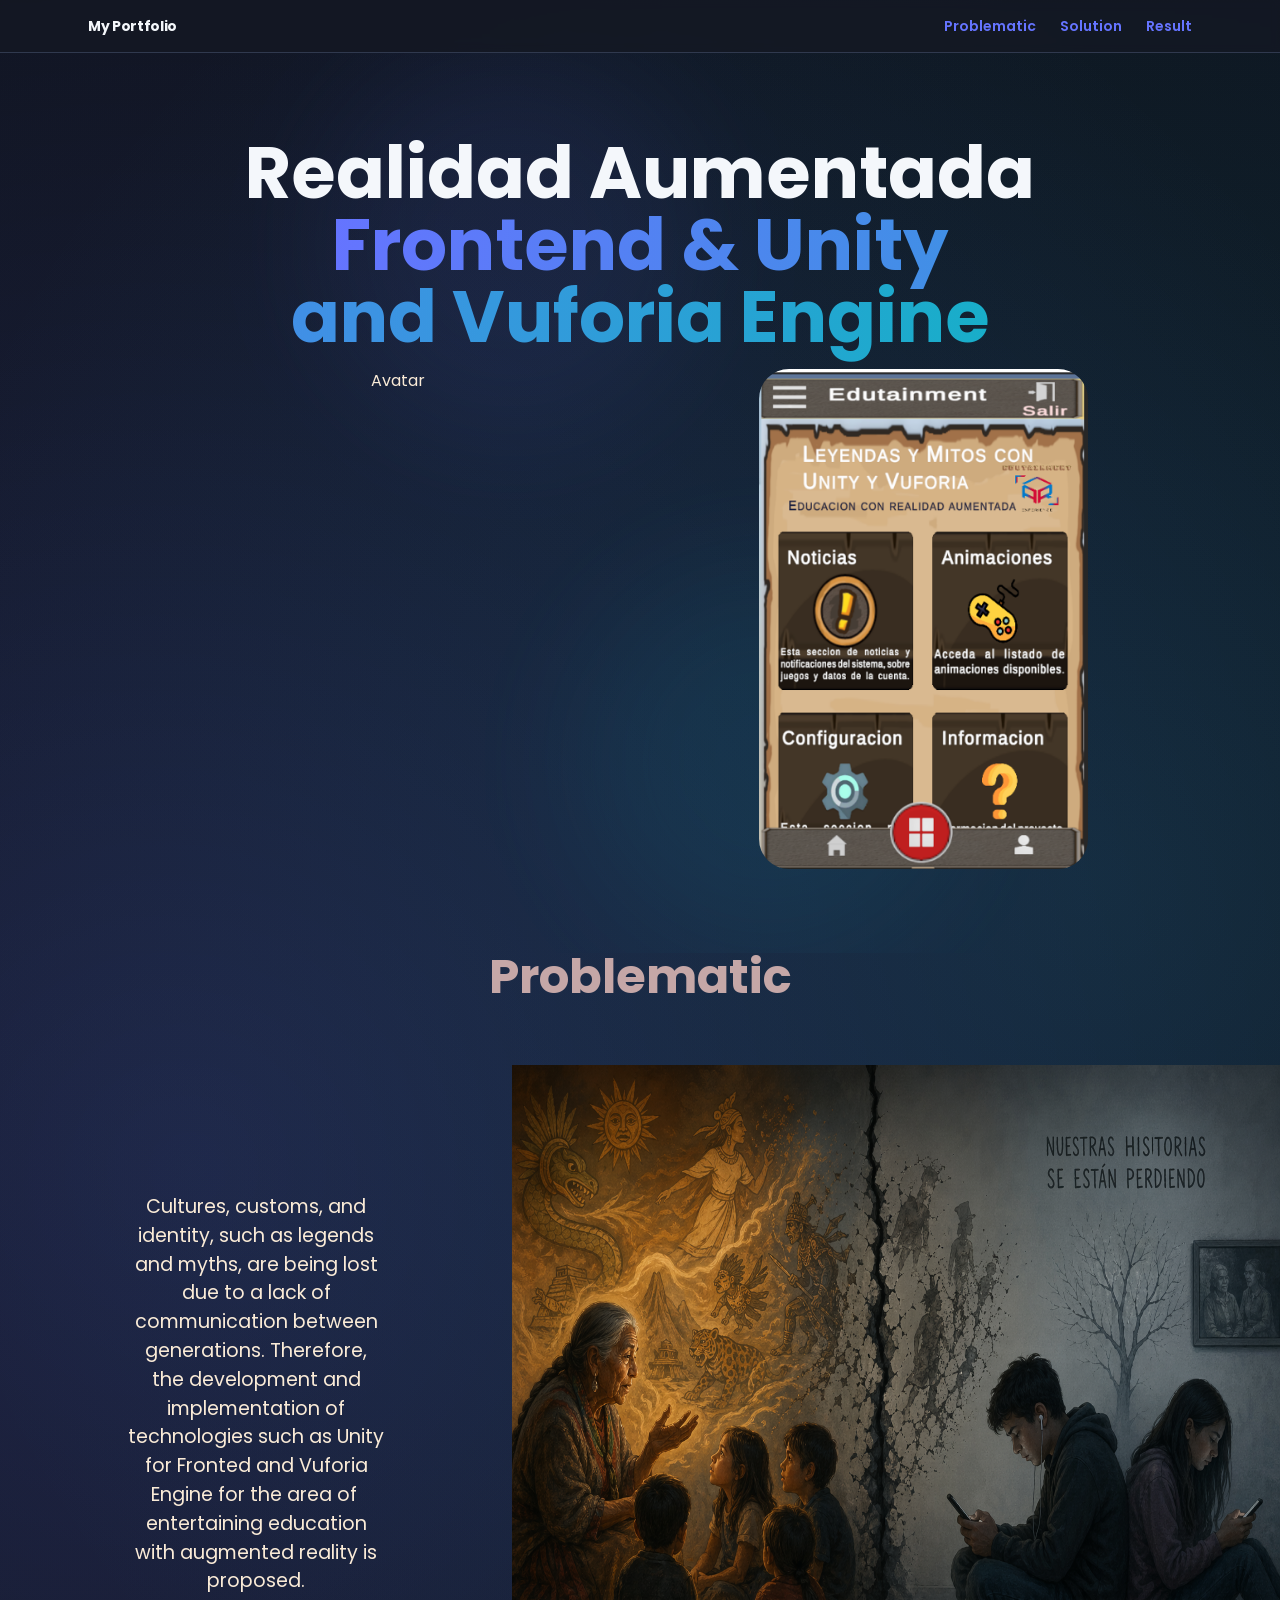
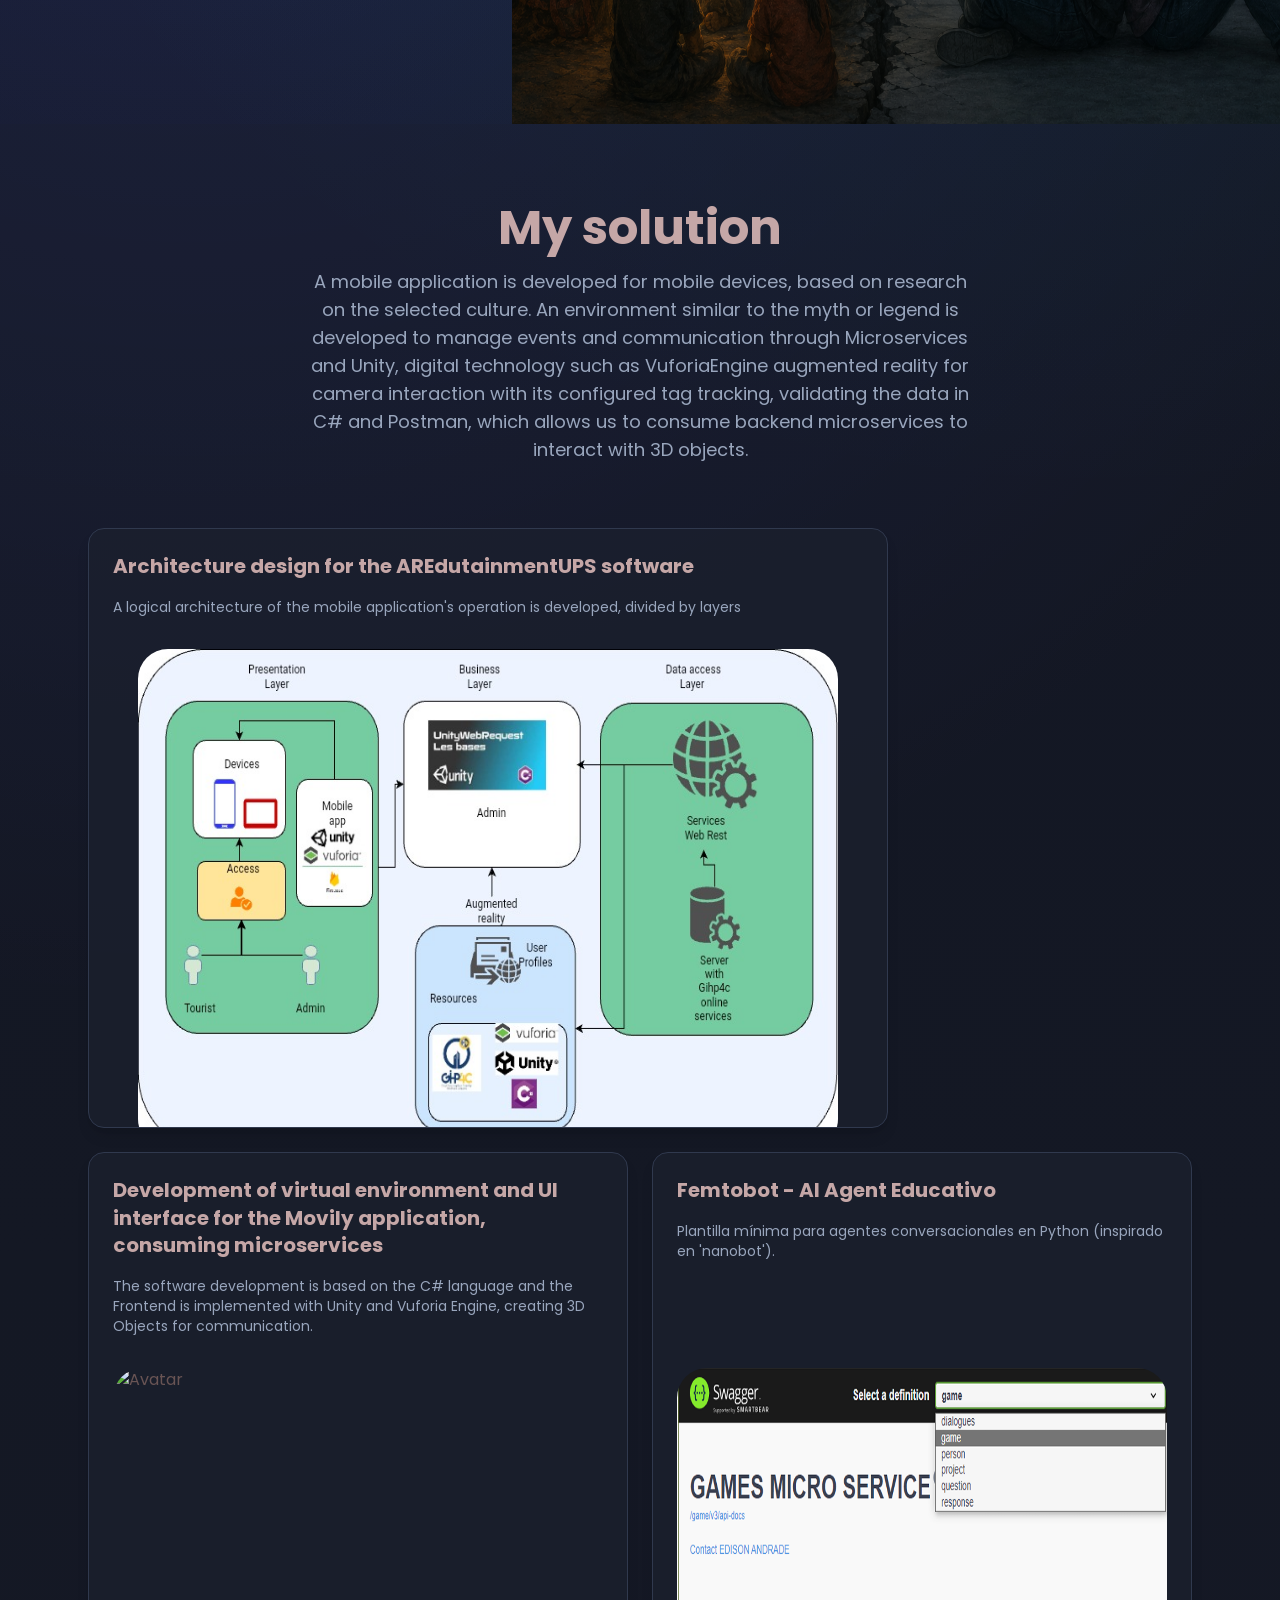
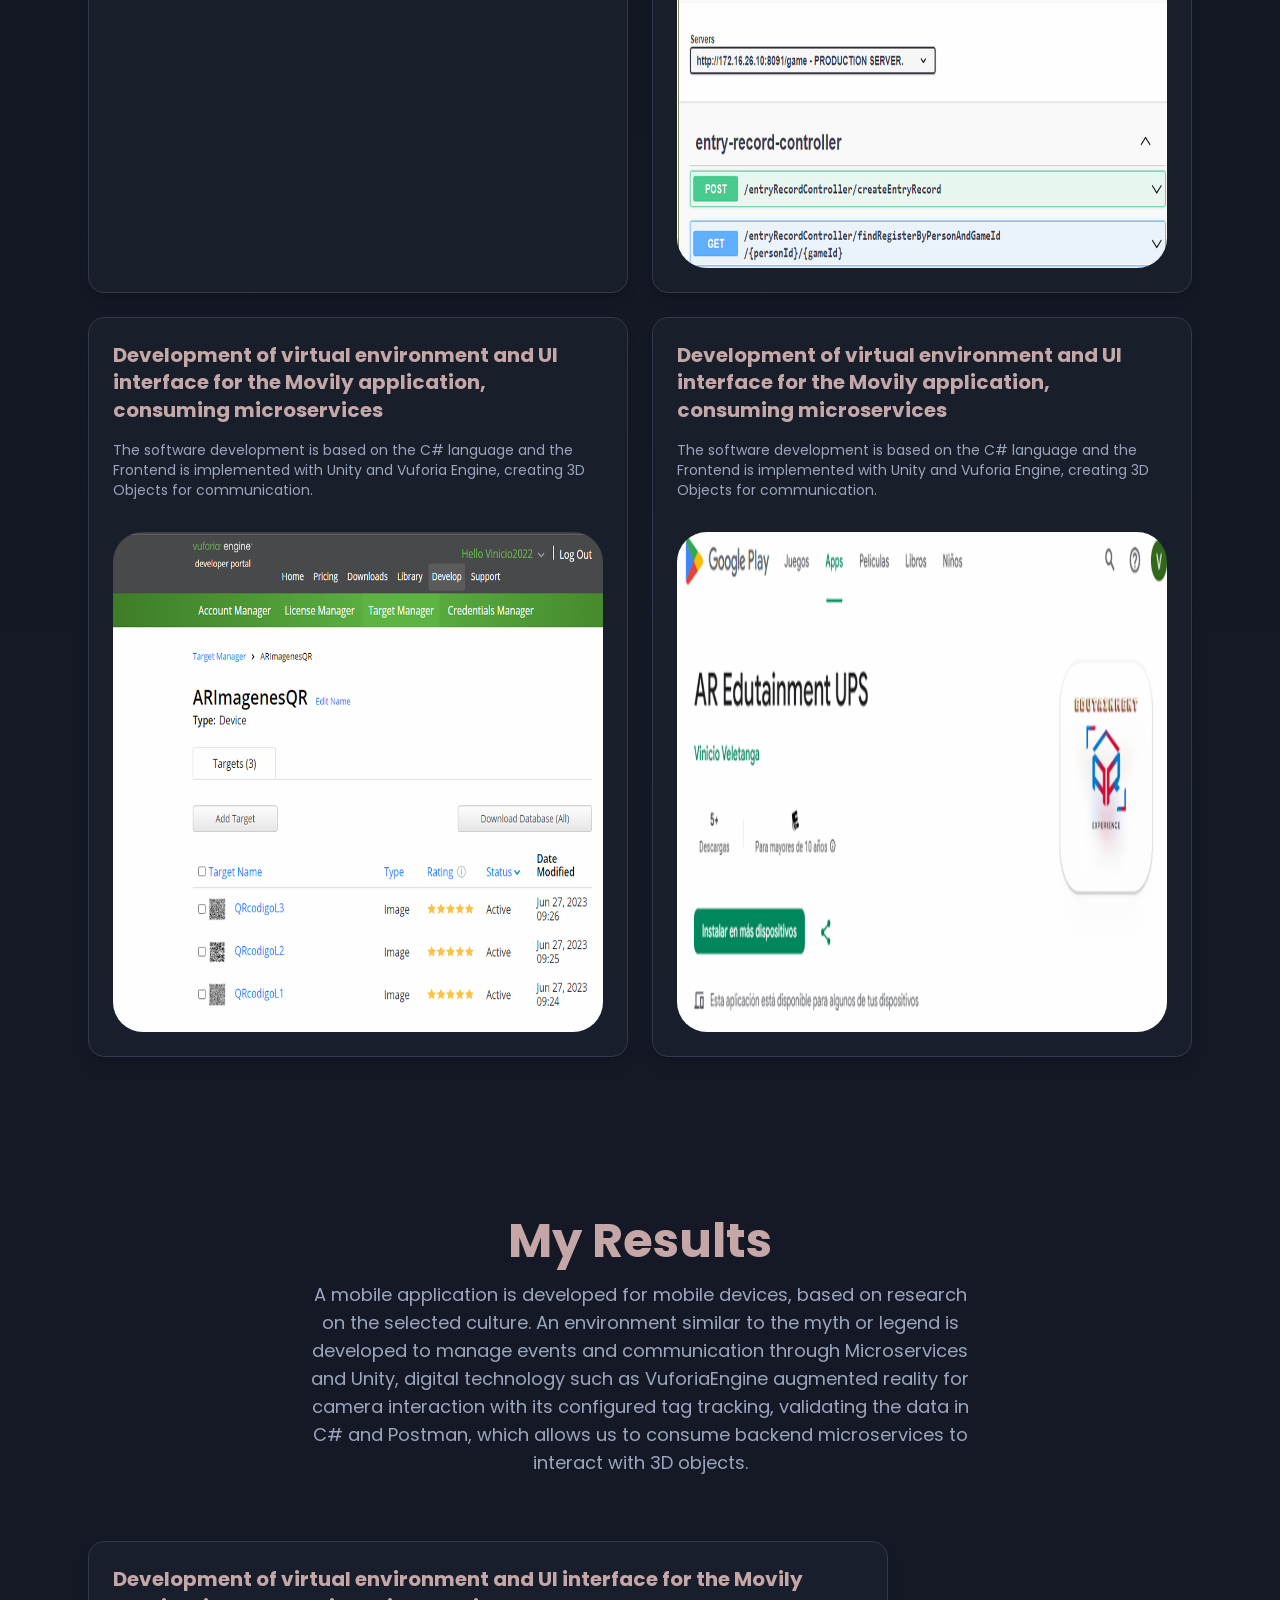
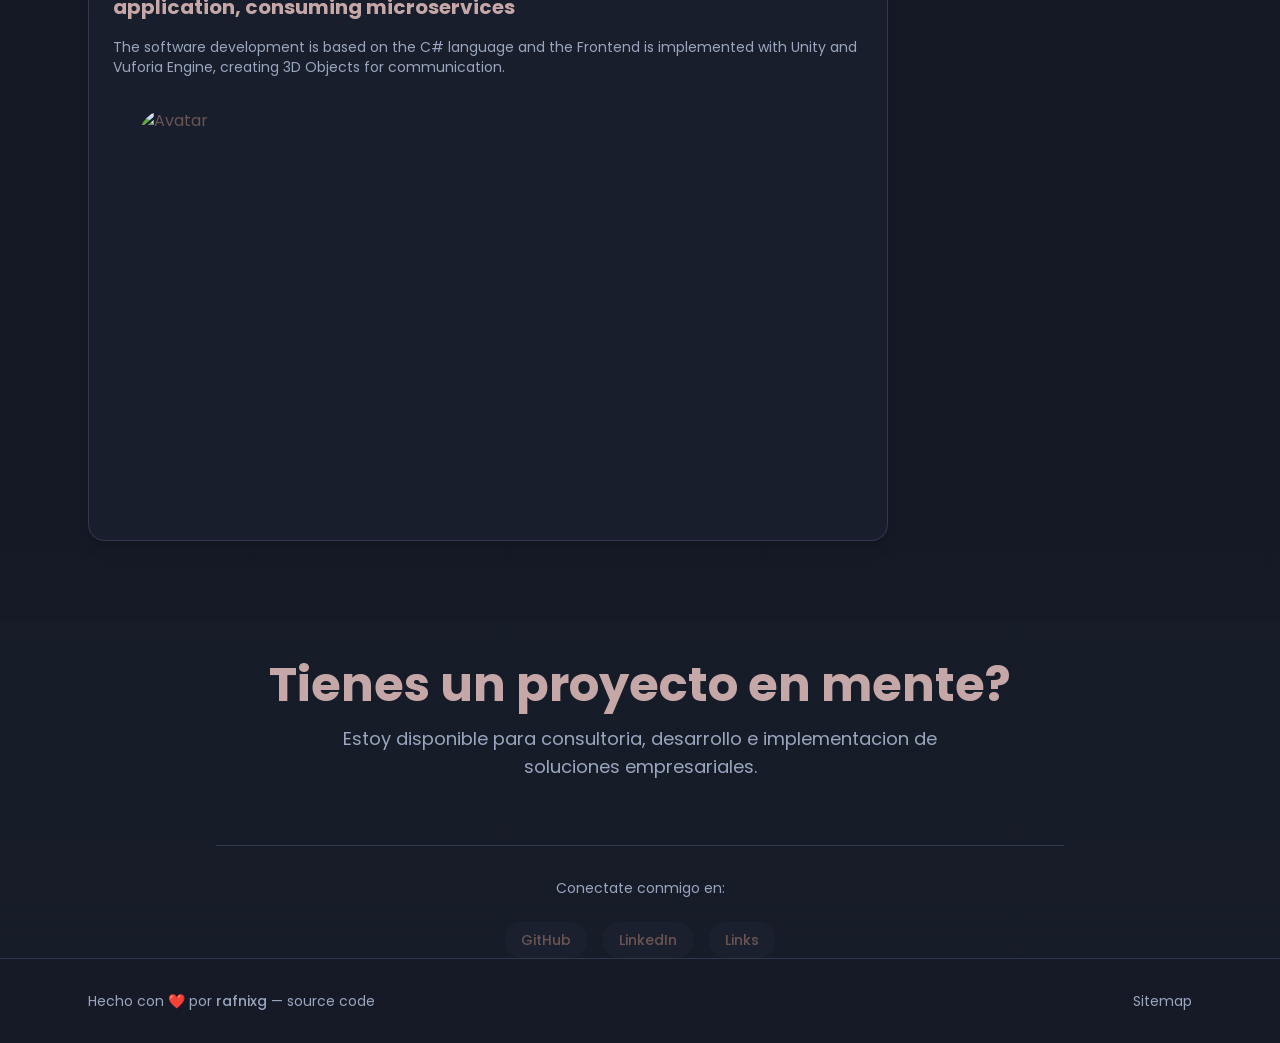
==== proyects/Proyect1/index.html @ 7098ee42 "Filest Correct" ====
<!DOCTYPE html>
<html lang="es">
<head>
  <meta charset="UTF-8" />
  <meta name="viewport" content="width=device-width, initial-scale=1.0" />
  <meta name="robots" content="index, follow" />
  <meta name="description" content="Rafnix Guzman — Python Backend con +15 años construyendo sistemas en producción: FastAPI, Django, Odoo ERP, PostgreSQL. Infraestructura propia con Docker y Kubernetes. AI Engineering con RAG pipelines y Agentic AI." />
  <meta property="og:url" content="https://vinicio" />
  <meta property="og:type" content="website" />
  <meta property="og:title" content="Rafnix Guzman - Python Backend | AI Engineer | Odoo Developer" />
  <meta property="og:description" content="Python Backend with 15+ years in production: FastAPI, Django, Odoo ERP, PostgreSQL. Own homelab infrastructure (Docker, Kubernetes). AI Engineering with RAG pipelines and Agentic AI." />
  <meta name="twitter:card" content="summary_large_image" />
  <meta name="twitter:title" content="Rafnix Guzman - Python Backend | AI Engineer | Odoo Developer" />
  <meta name="twitter:description" content="Python Backend with 15+ years in production: FastAPI, Django, Odoo ERP, PostgreSQL. Own homelab infrastructure (Docker, Kubernetes). AI Engineering with RAG pipelines and Agentic AI." />
  <meta property="og:image" content="https://rafnixg.dev/assets/images/banner_web.png" />
  <meta name="twitter:image" content="https://rafnixg.dev/assets/images/banner_web.png" />
  <link rel="icon" href="/assets/icons/icon.svg" type="image/svg+xml" />
  <link rel="icon" href="/assets/icons/icon-light-32x32.png" type="image/png" sizes="32x32" media="(prefers-color-scheme: light)" />
  <link rel="icon" href="/assets/icons/icon-dark-32x32.png" type="image/png" sizes="32x32" media="(prefers-color-scheme: dark)" />
  <link rel="apple-touch-icon" href="/assets/icons/apple-icon.png" />
  <link rel="author" href="/humans.txt" />
  <link rel="sitemap" type="application/xml" href="/sitemap.xml" />
  <link rel="preload" href="/assets/fonts/Mona-Sans.woff2" as="font" type="font/woff2" crossorigin />
  <link rel="stylesheet" href="assets/css/tailwind.css" />
  <link rel="stylesheet" href="assets/css/style.css?v=2026.1" />
  <link rel="stylesheet" href="./assets/css/main.css" /> 
   
<script src="./components/main.js" defer></script>
  <script src="components/site-nav.js" defer></script>
  <script src="components/site-footer.js" defer></script>
  <script src="components/section-header.js" defer></script>
  <script src="components/social-links.js" defer></script>
  <script src="components/project-card.js" defer></script>
  <script src="components/article-card.js" defer></script>
  <script src="components/articles.js" defer></script>

  <title>Vinicio Veletanga Unity Frontend | AR Vuforia Engine | C# Developer</title>
</head>
<body class="dark"> 
     
  <main class="overflow-hidden">

    <site-nav></site-nav>

    
    <!-- Hero -->
    <section class="relative flex min-h-screen items-center justify-center overflow-hidden px-4 pb-20 pt-20 md:px-6">
      <div class="absolute inset-0 -z-10">
        <div class="absolute left-1/4 top-0 h-96 w-96 rounded-full bg-primary/20 blur-3xl opacity-40"></div>
        <div class="absolute bottom-0 right-1/4 h-96 w-96 rounded-full bg-secondary/20 blur-3xl opacity-40"></div>
      </div>

      <div class="container mx-auto px-4 md:px-6">

        <div class="mx-auto max-w-4xl space-y-8 text-center">

          <div class="space-y-4">
            <h1 class="text-balance text-5xl font-bold leading-tight md:text-7xl">
              <span class="text-foreground">Realidad Aumentada </span>
              <span class="gradient-shift bg-gradient-to-r from-primary 
              via-secondary to-primary bg-clip-text 
              text-transparent">Frontend &amp; Unity and Vuforia Engine</span>
            </h1>
            
            <div class="sectionPortada">
              
            <div class="setPort1" >
              
            <img  class="imgPort1" src="assets/images/video.gif" alt="Avatar"    >
                
            </div>

             <div class="setPort2">
              
            <img  class="imgPort2"  src="assets/images/menuApp.png" alt="Avatar"    >
                
            </div>
            
            </div>
               
            

             
          </div>
 
 

           
        </div>
      </div>
    </section>
 
    <section id="sectionProble">
      <section-header
          heading="Problematic"
         ></section-header>

            <div class="seccionPrese"> 
              <div class="set1Text">
                <p >
                  Cultures, customs, and identity, such as legends and myths, are being lost due to a lack of communication between generations. Therefore, the development and implementation of technologies such as Unity for Fronted and Vuforia Engine for the area of ​​entertaining education with augmented reality is proposed.
                </p>  
              </div> 
               
              <div class="imgPrese">
                <img    src="assets/images/comunicacionCultural.png" alt="Avatar2" > 
                </div>


               
            </div>

            
            </section>


    <!-- Solucion -->
    <section id="sectionSolution" class="scroll-mt-16 bg-card/30 px-4 py-20 md:px-6">
      <div class="container mx-auto max-w-6xl">
        <section-header
          heading="My solution"
          sub="A mobile application is developed for mobile devices, based on research on the selected culture. An environment similar to the myth or legend is developed to manage events and communication through Microservices and Unity, digital technology such as VuforiaEngine augmented reality for camera interaction with its configured tag tracking, validating the data in C# and Postman, which allows us to consume backend microservices to interact with 3D objects."
        ></section-header>

 
        <div class="grid grid-cols-4 gap-6 md:grid-cols-2">
           
           <project-card
            name="Architecture design for the AREdutainmentUPS software"
            description="A logical architecture of the mobile application's operation is developed, divided by layers"
            image="assets/images/Sprints-Arquitectura.jpg" 
          style="height: 600px;  width:800px; " class="CardService"> </project-card>
            
          <div><h1></h1></div>
           <project-card
            name="Development of virtual environment and UI interface for the Movily application, consuming microservices"
            description="The software development is based on the C# language and the Frontend is implemented with Unity and Vuforia Engine, creating 3D Objects for communication."
            image="assets/images/SegundoCorte.gif" 
          > </project-card>
          
           <project-card
            name="Femtobot - AI Agent Educativo"
            description="Plantilla mínima para agentes conversacionales en
             Python (inspirado en 'nanobot')."
            image="assets/images/SwaggerServices.png" 
            
            > </project-card> 
 
           <project-card
            name="Development of virtual environment and UI interface for the Movily application, consuming microservices"
            description="The software development is based on the C# language and the Frontend is implemented with Unity and Vuforia Engine, creating 3D Objects for communication."
            image="assets/images/ImagenesVuforiatarg.png" 
          > </project-card> 

           <project-card
            name="Development of virtual environment and UI interface for the Movily application, consuming microservices"
            description="The software development is based on the C# language and the Frontend is implemented with Unity and Vuforia Engine, creating 3D Objects for communication."
            image="assets/images/playstore.png" 
          > </project-card>

        </div>
 
      </div>
    </section>

  <!-- Results -->
    <section id="sectionResult" class="scroll-mt-16 bg-card/30 px-4 py-20 md:px-6">
      <div class="container mx-auto max-w-6xl">
        <section-header
          heading="My Results"
          sub="A mobile application is developed for mobile devices, based on research on the selected culture. An environment similar to the myth or legend is developed to manage events and communication through Microservices and Unity, digital technology such as VuforiaEngine augmented reality for camera interaction with its configured tag tracking, validating the data in C# and Postman, which allows us to consume backend microservices to interact with 3D objects."
        ></section-header>
        
          <project-card 
            name="Development of virtual environment and UI interface for the Movily application, consuming microservices"
            description="The software development is based on the C# language and the Frontend is implemented with Unity and Vuforia Engine, creating 3D Objects for communication."
            image="assets/images/finalGame.gif" 
            style="height: 600px;  width:800px; "
          > </project-card>


 </section>

    <!-- Contact -->
    <section id="contact" class="scroll-mt-16 bg-card/50 px-4 py-20 md:px-6">
      <div class="container mx-auto max-w-4xl">
        <div class="space-y-8 text-center">
          <section-header
            heading="Tienes un proyecto en mente?"
            sub="Estoy disponible para consultoria, desarrollo e implementacion de soluciones empresariales."
          ></section-header>

          <div class="space-y-6 border-t border-border pt-8">
            <p class="text-sm text-muted-foreground">Conectate conmigo en:</p>
            <social-links variant="pills"></social-links>
          </div>
        </div>
      </div>
    </section>

    <site-footer></site-footer>

  </main>
</body>
</html>
---- proyects/Proyect1/assets/css/style.css ----
@font-face {
  font-family: "Mona Sans";
  src: url("../fonts/Mona-Sans.woff2") format("woff2 supports variations"),
    url("../fonts/Mona-Sans.woff2") format("woff2-variations");
  font-display: swap;
  font-weight: 200 900;
  font-stretch: 75% 125%;
}

body {
  overflow-x: hidden;
}


img {
  display: flex;

}

.article-link {
  display: block;
} 

.card-flip-iner{
  text-align: center;
  transition: transform 0.6s;
  transform-style:preserve-3d;
}
.card-flip:hover .card-flip-iner{
  transform: rotateY(180deg);
}

.card-flip-front, .card-flip-back{
  -webkit-backface-visibility: hidden;
  backface-visibility: hidden;
}
 

.card-flip-back{
  position: absolute;
  top: 0; 
  width: 100%;
  height: 30%; 
  transform: rotateY(180deg); 
}

.article-card {
  border: 1px solid rgb(var(--border) / 0.7);
  border-radius: 1rem;
  background: rgb(var(--card) / 0.72);
  padding: 1.5rem;
  transition: border-color 180ms ease, box-shadow 180ms ease, transform 180ms ease;
}

.article-card:hover {
  border-color: rgb(var(--primary) / 0.5);
  box-shadow: 0 20px 60px rgba(91, 120, 255, 0.15);
  transform: translateY(-2px);
}

*{
  box-sizing: border-box;
}
  

.seccionPrese {  
  display: flex;
  flex-wrap: wrap;    
}
@media screen and (max-width:700px){
   .seccionPrese , .sectionPortada{
    flex-direction: column;
   } 
}

 .set1Text    {       
  color: antiquewhite;  
  flex: 20%; 
  padding: 10%;
  text-align: center;   
  font-size: 120%;
   
  
} 


.imgPrese{ 
  border-radius: 30px;  
  flex: 40%;   
  float: right; 
  display: flex;
  
}
.imgPrese:hover{ 
  border-radius: 30px;  
  flex: 60%;   
  float: right;  
  display: flex;
  
}

.sectionPortada
{ 
  display: flex;
  flex-wrap: wrap;   
   
} 


.sectionPortada .setPort1    {  
  text-align: center;
  color: antiquewhite; 
  border-radius: 10px;  
  flex: 20%;
  height: 500px; 
  
} 
.sectionPortada .setPort2    {  
  color: antiquewhite; 
  border-radius: 10px;   
  height: 500px; 
  
}

 .imgPort1{  
  flex: 40%;  
  border-radius: 100px;    
  width:70%; 
  height: 90%;
  background-size: cover; 
} 
 .imgPort2{   
  
  flex: 80%;  
  border-radius: 30px;    
  width:100%; 
  height: 100%; 
  background-size: cover; 

} 

.article-meta {
  display: flex;
  flex-wrap: wrap;
  gap: 1rem;
  color: rgb(var(--muted-foreground));
  font-size: 0.875rem;
}

.article-meta-item {
  display: inline-flex;
  align-items: center;
  gap: 0.35rem;
}

.article-arrow {
  flex-shrink: 0;
  margin-top: 0.25rem;
  color: rgb(var(--muted-foreground));
}
 
.article-link:hover .article-arrow, 
.article-link:hover .article-title {
  color: rgb(var(--primary));
}

.article-title {
  transition: color 180ms ease;
}

@media (max-width: 640px) {
  .article-card {
    padding: 1.25rem;
  }
}

/* Web components — base rendering antes de que JS los actualice */
project-card,
projects-grid,
article-card,
site-nav,
site-footer,
section-header,
social-links {
  display: block;
}

/* Permitir ocultación via atributo hidden en web components
   (el display:block de autor sobreescribe el [hidden] del user-agent) */
project-card[hidden],
article-card[hidden] {
  display: none;
}
---- proyects/Proyect1/assets/css/main.css ----
@import url("https://fonts.googleapis.com/css2?family=Koulen&family=Averia+Libre&display=swap");
@import url("https://fonts.googleapis.com/css2?family=Poppins:ital,wght@0,100;0,200;0,300;0,400;0,500;0,600;0,700;0,800;0,900;1,100;1,200;1,300;1,400;1,500;1,600;1,700;1,800;1,900&display=swap");

*,
*::after,
*::before {
  -webkit-box-sizing: border-box;
  box-sizing: border-box;
  margin: 0;
  padding: 0;
}

html {
  overflow: auto;
  overflow-x: hidden;
}

body {
  font-family: "Poppins", sans-serif;
  color: #695454;
  min-width: 320px;
  scrollbar-gutter: auto;
}

.noselect {
  -webkit-touch-callout: none; /* iOS Safari */
  -webkit-user-select: none; /* Safari */
  -khtml-user-select: none; /* Konqueror HTML */
  -moz-user-select: none; /* Old versions of Firefox */
  -ms-user-select: none; /* Internet Explorer/Edge */
  user-select: none; /* Non-prefixed version, currently supported by Chrome, Edge, Opera and Firefox */
}

::-webkit-scrollbar {
  position: absolute;
  width: 8px;
  background: #6e6e6e;
  transition: border-radius 1s;
  margin-top: 40px;
}
/*COLOR SCROLLBAR RIGHT*/
::-webkit-scrollbar-thumb {
  background: #d37116;
  border-radius: 4px;
}

::-webkit-scrollbar-thumb:active {
  border-radius: 4px;
}

::-webkit-scrollbar-track {
  background-color: #ffffff00;
}

/* SVG Animation */
.path-0 {
  animation: pathAnim-0 4s;
  animation-timing-function: linear;
  animation-iteration-count: infinite;
}
@keyframes pathAnim-0 {
  0% {
    d: path(
      "M 0,400 C 0,400 0,200 0,200 C 62.43333333333334,168.3025641025641 124.86666666666667,136.6051282051282 219,129 C 313.1333333333333,121.3948717948718 438.9666666666666,137.88205128205126 522,143 C 605.0333333333334,148.11794871794874 645.2666666666668,141.86666666666665 718,158 C 790.7333333333332,174.13333333333335 895.9666666666667,212.65128205128207 974,232 C 1052.0333333333333,251.34871794871793 1102.8666666666666,251.52820512820512 1176,243 C 1249.1333333333334,234.47179487179488 1344.5666666666666,217.23589743589744 1440,200 C 1440,200 1440,400 1440,400 Z"
    );
  }
  25% {
    d: path(
      "M 0,400 C 0,400 0,200 0,200 C 70.93846153846152,195.9897435897436 141.87692307692305,191.9794871794872 233,204 C 324.12307692307695,216.0205128205128 435.4307692307692,244.07179487179485 515,256 C 594.5692307692308,267.92820512820515 642.4,263.73333333333335 713,261 C 783.6,258.26666666666665 876.9692307692308,256.99487179487176 956,252 C 1035.0307692307692,247.00512820512822 1099.7230769230769,238.2871794871795 1178,229 C 1256.2769230769231,219.7128205128205 1348.1384615384616,209.85641025641024 1440,200 C 1440,200 1440,400 1440,400 Z"
    );
  }
  50% {
    d: path(
      "M 0,400 C 0,400 0,200 0,200 C 79.91025641025641,201.23076923076923 159.82051282051282,202.46153846153848 249,214 C 338.1794871794872,225.53846153846152 436.6282051282052,247.38461538461536 516,262 C 595.3717948717948,276.61538461538464 655.6666666666667,284 722,263 C 788.3333333333333,242.00000000000003 860.7051282051282,192.6153846153846 948,171 C 1035.2948717948718,149.3846153846154 1137.5128205128203,155.53846153846152 1222,165 C 1306.4871794871797,174.46153846153848 1373.2435897435898,187.23076923076923 1440,200 C 1440,200 1440,400 1440,400 Z"
    );
  }
  75% {
    d: path(
      "M 0,400 C 0,400 0,200 0,200 C 60.45384615384617,191.85897435897436 120.90769230769234,183.71794871794873 202,180 C 283.09230769230766,176.28205128205127 384.8230769230769,176.9871794871795 481,186 C 577.1769230769231,195.0128205128205 667.8,212.33333333333331 757,221 C 846.2,229.66666666666669 933.9769230769232,229.67948717948718 997,234 C 1060.0230769230768,238.32051282051282 1098.2923076923075,246.94871794871796 1168,242 C 1237.7076923076925,237.05128205128204 1338.8538461538462,218.52564102564102 1440,200 C 1440,200 1440,400 1440,400 Z"
    );
  }
  100% {
    d: path(
      "M 0,400 C 0,400 0,200 0,200 C 62.43333333333334,168.3025641025641 124.86666666666667,136.6051282051282 219,129 C 313.1333333333333,121.3948717948718 438.9666666666666,137.88205128205126 522,143 C 605.0333333333334,148.11794871794874 645.2666666666668,141.86666666666665 718,158 C 790.7333333333332,174.13333333333335 895.9666666666667,212.65128205128207 974,232 C 1052.0333333333333,251.34871794871793 1102.8666666666666,251.52820512820512 1176,243 C 1249.1333333333334,234.47179487179488 1344.5666666666666,217.23589743589744 1440,200 C 1440,200 1440,400 1440,400 Z"
    );
  }
}

a {
  text-decoration: none;
}

a:hover {
  color: #e6c534;
}

nav .cv-download {
  color: #ffffff;
  border: none;
  background-color: #ced129;
  padding: 15px 20px;
  /* padding: 15px auto; */
}

.fa-cloud-arrow-down {
  margin-right: 10px;
}

input,
textarea {
  border-radius: 0px;
  padding-left: 0px !important;
  color: #b1b1b1 !important;
}

input:focus,
textarea:focus {
  outline: 0px !important;
  -webkit-box-shadow: none !important;
  box-shadow: none !important;
}

.btn-outline-success {
  border-radius: 0px;
  color: white;
  font-weight: 600;
}

.btn-outline-success img {
  width: 10px;
}

.btn-outline-success:hover {
  background-color: #c79324;
}

h1 {
  font-weight: 900;
}

h2 {
  font-weight: 800;
  color: #c5a7a7;
}

h3,
h4,
h5,
h6 {
  color: #c5a7a7;
  font-weight: 600;
}

.green {
  color: #d39c68;
  font-size: 30px;
  font-weight: 900;
}

.white {
  color: rgba(177, 177, 177, 0.878);
}

.navbar {
  position: fixed;
  z-index: 20;
  margin: 0 auto;
  padding: 30px 0;
  height: 85px;
  background-color: #c5a7a7;
  box-shadow: 0 0px 4px 0px rgba(0, 0, 0, 0.8);
}

.navbar .nav-brand {
  position: absolute;
  top: 0;
  background-color: #d3ba68;
  display: inline-block;
  border-bottom-left-radius: 4px;
  border-bottom-right-radius: 4px;
  padding: 20px 10px 0px 10px;
  font-size: 2em;
  box-shadow: 0px 2px 10px 2px rgba(0, 0, 0, 0.1);
  color: white;
  font-weight: 900;
}

.navbar li .nav-link {
  position: relative;
  display: inline-block;
  color: white;
  padding: 0px 30px !important;
  cursor: pointer;
  margin: 5px auto;
}

.nav-card-item {
  position: relative;
  list-style: none;
  left: -1rem;
}

.navbar li .nav-link:hover {
  color: #d39c68;
}

.navbar li .active {
  color: #d39c68;
}

.navbar .button {
  position: relative;
  float: right;
  color: white;
  background-color: #d39c68;
  width: max-content;
  cursor: pointer;
}

.navbar .button:active,
.btn-send-message:active {
  transform: scale(98%);
}

.navbar .btn:hover {
  color: white;
}

.navbar .navbar-toggler {
  margin-left: auto;
}

#nav-icon {
  margin-top: -4px;
  width: 25px;
  height: 30px;
  position: relative;
  -webkit-transform: rotate(0deg);
  -moz-transform: rotate(0deg);
  -o-transform: rotate(0deg);
  transform: rotate(0deg);
  -webkit-transition: 0.5s ease-in-out;
  -moz-transition: 0.5s ease-in-out;
  -o-transition: 0.5s ease-in-out;
  transition: 0.5s ease-in-out;
  cursor: pointer;
}

#nav-icon span {
  display: inline-block;
  position: absolute;
  border-radius: 2px;
  height: 4px;
  width: 25px;
  background: #ffffff;
  opacity: 1;
  left: 0;
  -webkit-transform: rotate(0deg);
  -moz-transform: rotate(0deg);
  -o-transform: rotate(0deg);
  transform: rotate(0deg);
  -webkit-transition: 0.25s ease-in-out;
  -moz-transition: 0.25s ease-in-out;
  -o-transition: 0.25s ease-in-out;
  transition: 0.25s ease-in-out;
}

#nav-icon span:nth-child(1) {
  top: 0px;
}

#nav-icon span:nth-child(2) {
  top: 10px;
  background-color: #d39c68;
}

#nav-icon span:nth-child(3) {
  top: 20px;
}

#nav-icon.open span:nth-child(1) {
  top: 10px;
  width: 30px;
  -webkit-transform: rotate(135deg);
  -moz-transform: rotate(135deg);
  -o-transform: rotate(135deg);
  transform: rotate(135deg);
}

#nav-icon.open span:nth-child(2) {
  opacity: 0;
  left: -60px;
}

#nav-icon.open span:nth-child(3) {
  top: 10px;
  width: 30px;
  -webkit-transform: rotate(-135deg);
  -moz-transform: rotate(-135deg);
  -o-transform: rotate(-135deg);
  transform: rotate(-135deg);
}

.navbar .navbar-toggler,
.navbar .navbar-toggler {
  border: none;
  -webkit-box-shadow: none;
  box-shadow: none;
  outline: none;
}

.navbar-collapse {
  background-color: #c5a7a7;
  box-shadow: rgba(0, 0, 0, 0.4) 0px 10px 40px 0px;
  border-bottom-left-radius: 5px;
  border-bottom-right-radius: 5px;
  margin-top: 21px;
  text-align: center;
  line-height: 32px;
  overflow: hidden;
}

.cv-download {
  display: none;
}

.scroll-progress-track {
  position: fixed;
  top: 80px;
  width: 100%;
  height: 5px;
  background-color: transparent;
}

#progress-bar {
  height: 5px;
  background-color: #b89c20;
  width: 0%;
}

.navbar-links {
  height: 218px;
}

.navbar-collapse .nav-link {
  font-size: 20px;
  font-family: "Koulen";
  letter-spacing: 1px;
  color: #8a7f75d0 !important;
  border: 2px solid #d39c68;
  border-radius: 20px;
  box-shadow: 10px 10px 30px #e6050550, -10px -10px 30px #27272750;
}

.loader {
  position: fixed;
  display: grid;
  align-items: center;
  justify-content: center;
  height: 100vh;
  width: 100%;
  cursor: default;
  z-index: 10;
  opacity: 1;
  background-color: #c5a7a7;
}

.loading-text {
  color: rgb(255, 255, 255);
  position: absolute;
  font-weight: 100;
  font-family: "Courier New", Courier, monospace;
  font-size: 15px;
  width: 100%;
  text-align: center;
}

.section-title {
  color: #0f0e0d;
  font-weight: bold;
  font-size: 40px;
  text-align: center;
  margin: 10px auto;
}

#intro {
  background-color: #c5a7a7;
  box-shadow: 0px 0px 10px 10px rgba(34, 34, 34, 1);
  padding: 150px 0px 50px;
}

.typing-text {
  color: #ffffff;
  position: relative;
  display: inline;
}

.typing {
  position: relative;
  width: 100%;
}

#intro h1 {
  color: white;
  margin-bottom: 0px;
}

#intro h1 .my-name {
  font-size: 1.7em;
}

#intro-p {
  font-weight: bold;
}

#intro-p:hover {
  color: #d39c68;
  display: inline-block;
  animation: rubberBand;
  animation-duration: 1s;
  transition: color 0.4s ease-in-out;
}

#intro .button {
  width: 45%;
  margin-bottom: 20px;
  border-radius: 4px;
}

#intro .button .fa-cloud-arrow-down,
.fa-envelope {
  margin-right: 10px;
}

#intro .button:active {
  transform: scale(98%);
}

.btn-contact {
  background-color: #eb892ed0 !important;
  border: 2px solid #201f1e;
  transition: background-color 0.2s ease-in-out;
  cursor: pointer;
}

.btn-contact:hover {
  background-color: #d39c68 !important;
}

.intro-btns {
  position: relative;
  display: flex;
  align-items: center;
  justify-content: center;
}

#intro p {
  margin-top: 10px;
  margin-bottom: 20px;
}

.intro-p-url {
  text-decoration: underline;
  display: inline-block !important;
  color: #6e6e6e;
}

.intro-p-url:hover {
  cursor: pointer;
  color: #d39c68 !important;
  text-decoration: underline;
  animation: rubberBand;
  animation-duration: 1s;
  transition: color 0.4s ease-in-out;
}

#intro a {
  display: flex;
  align-items: center;
  -webkit-box-pack: justify;
  -ms-flex-pack: justify;
  justify-content: center;
  text-align: left;
  margin: auto;
}

.my-name {
  font-weight: 750;
}

#intro a:hover {
  color: white;
}

#intro .scroll {
  position: relative;
  display: flex;
  cursor: pointer;
  align-items: center;
  justify-content: center;
  color: #6e6e6e;
  font-weight: 600;
  margin: 10px auto;
  margin-bottom: 25px;
}

#intro .scroll:hover {
  color: #d67317;
  transition: color 0.5s ease-in-out;
  animation: flash;
  animation-duration: 1s;
}

#intro .scroll::before {
  content: "\f103";
  position: relative;
  margin-right: 5px;
  font-family: "Font Awesome 5 Free";
  font-weight: 900;
}

#intro .scroll::after {
  content: "\f103";
  position: relative;
  margin-left: 5px;
  font-family: "Font Awesome 5 Free";
  font-weight: 900;
}

#intro .img img {
  width: 100%;
  position: relative;
  -webkit-mask: url(../img/clip.webp);
  mask: url(../img/clip.webp);
  -webkit-mask-repeat: no-repeat;
  mask-repeat: no-repeat;
  -webkit-mask-size: contain;
  mask-size: contain;
  border-radius: 4px;
  cursor: grab;
}

#about {
  padding-top: 50px;
  top: -60px;
  position: relative;
}

.about-wrapper .left h2 {
  font-size: 30px;
}

.about-wrapper .right h2 {
  font-size: 30px;
}

#about .left,
#about .right {
  padding: 40px 10px;
}

#about .left div {
  display: -webkit-box;
  display: -ms-flexbox;
  display: flex;
  gap: 40px;
  padding-bottom: 30px;
}

#about .left img {
  width: 50px;
}

#bio .bio {
  padding: 0px;
}

#bio h2 {
  margin-top: 25px;
  font-size: 30px;
}

#bio .img {
  position: relative;
  top: 20px;
  padding: 0 50px;
}

#bio .img .bio-img {
  position: relative;
  width: 100%;
  cursor: grab;
  margin-bottom: 25px;
  border-left: 5px solid #d39c68;
  border-radius: 8px;
}

#logo .img {
  position: relative;
  top: 20px;
  padding: 80 50px;
}

#logo .img .logo-img {
  position: relative;
  width: 10%;
  cursor: grab;
  margin-bottom: 25px;
  border-left: 5px solid #12182c;
  border-radius: 6px;
}

.js-tilt-glare {
  border-radius: 8px;
}

#bio .text {
  padding: 20px;
}

#skills {
  background-color: #c5a7a7;
  box-shadow: 0px 0px 10px 10px rgb(151, 118, 118);
  padding: 80px 0px;
}

#skills .skill-cards-container {
  padding: 10px 0px;
  display: flex;
  gap: 40px;
  margin-bottom: 80px;
  margin-top: 30px;
  align-items: center;
  justify-content: space-evenly;
  flex-wrap: wrap;
}

.skill-label {
  color: rgb(236, 228, 228);
  font-weight: 600;
  text-align: left;
  margin-top: 30px;
  margin-left: 2.5%;
}

#skills .container .div-card {
  position: relative;
  width: 80px;
  height: 80px;
  margin-bottom: 15px;
  background-color: #c5a7a7;
  box-shadow: 5px 5px 15px #181818, -5px -5px 15px #2c2c2c;
  transition: background-color 0.2s ease, border-radius 0.2s ease;
}

#skills .container .div-card:hover {
  border-radius: 50%;
  background-color: rgb(200, 200, 200);
}

#skills .container .div-card-item {
  position: absolute;
  width: 50px;
  height: 50px;
  border-radius: 4px;
  top: 50%;
  left: 50%;
  transform: translateX(-50%) translateY(-50%);
  background-repeat: no-repeat;
  background-size: contain;
}

#skills .container .div-card-item:hover #skills .container .div-card span {
  color: #d39c68;
}

#skills .container .div-card .skill-level {
  position: absolute;
  display: table;
  transition: opacity 0.4s;
  opacity: 0%;
  font-size: 15px;
  z-index: 2;
  color: #ffffff;
  backdrop-filter: blur(2px);
  padding-top: 25px;
  padding-bottom: 25px;
  padding-left: 10px;
  padding-right: 10px;
  top: 50%;
  left: 50%;
  transform: translate(-50%, -50%);
}

#skills .container .div-card span {
  position: relative;
  display: table;
  color: #6e6e6e;
  font-size: 15px;
  margin-top: 90px;
  margin-left: auto;
  margin-right: auto;
}

/*Icons - Programming Languages & Frameworks */

#skills .container .div-card .mongodb {
  background-image: url("../img/icon/mongodb.png");
}
#skills .container .div-card .node-js {
  background-image: url("../img/icon/node-js.png");
}
#skills .container .div-card .express-js {
  background-image: url("../img/icon/express-js.png");
}
#skills .container .div-card .html {
  background-image: url("../img/icon/html-5.png");
}
#skills .container .div-card .css {
  background-image: url("../img/icon/css-3.png");
}
#skills .container .div-card .js {
  background-image: url("../img/icon/js.png");
}
#skills .container .div-card .python {
  background-image: url("../img/icon/python.png");
}
#skills .container .div-card .next-js {
  background-image: url("../img/icon/next-js.png");
}
#skills .container .div-card .typescript {
  background-image: url("../img/icon/typescript.png");
}
#skills .container .div-card .react-js {
  background-image: url("../img/icon/react-js.png");
}

/*Icons - Tools & Other Skills */

#skills .container .div-card .git {
  background-image: url("../img/icon/git.png");
}
#skills .container .div-card .ux-ui {
  background-image: url("../img/icon/ui-ux.png");
}
#skills .container .div-card .docker {
  background-image: url("../img/icon/docker.png");
}
#skills .container .div-card .devops {
  background-image: url("../img/icon/devops.png");
}

/*Icons - Languages */

#skills .container .div-card .sinhala {
  background-image: url("../img/icon/lang-si.png");
}
#skills .container .div-card .english {
  background-image: url("../img/icon/lang-en.png");
}
#skills .container .div-card .tamil {
  background-image: url("../img/icon/lang-ta.png");
}

.card-buttons {
  display: flex;
  align-items: center;
  justify-content: space-between;
  gap: 10px;
}

.fa-file-code,
.fa-display {
  position: relative;
  top: 2px;
}

#milestones {
  padding: 50px 0px;
  background-color: #c5a7a7;
}

.milestones {
  width: 100%;
  display: flex;
  align-items: center;
  justify-content: center;
  padding: 50px 0;
}

.timeline {
  width: 100%;
  height: auto;
  max-width: 1100px;
  margin: 0 auto;
  position: relative;
}

.timeline ul {
  list-style: none;
  padding-left: 0px;
}

.timeline ul li {
  padding: 10px;
  background-color: #c5a7a7;
  border: 2px solid #d39c68;
  box-shadow: 0px 10px 15px -3px rgba(0, 0, 0, 0.5);
  text-align: left;
  color: white;
  border-radius: 10px;
  margin-bottom: 20px;
}

.timeline ul li:last-child {
  margin-bottom: 0;
}

.timeline-content .title {
  font-weight: 500;
  color: #b1b1b1;
  font-size: 20px;
  line-height: 30px;
  margin-bottom: 5px;
}

.timeline-content .birth::before {
  content: "\f1fd";
  position: relative;
  color: #c5a7a7;
  margin-right: 5px;
  -webkit-text-stroke: 1px #d39c68;
  font-family: "Font Awesome 5 Free";
  font-weight: 800;
}

.timeline-content .education::before {
  content: "\f19d";
  position: relative;
  color: #c5a7a7;
  margin-right: 5px;
  -webkit-text-stroke: 1px #d39c68;
  font-family: "Font Awesome 5 Free";
  font-weight: 800;
}

.timeline-content .school::before {
  content: "\e56b";
  position: relative;
  color: #c5a7a7;
  -webkit-text-stroke: 1px #d39c68;
  margin-right: 5px;
  font-family: "Font Awesome 5 Free";
  font-weight: 800;
}

.timeline-content .job::before {
  content: "\f0b1";
  position: relative;
  color: #c5a7a7;
  margin-right: 5px;
  -webkit-text-stroke: 1px #d39c68;
  font-family: "Font Awesome 5 Free";
  font-weight: 800;
}

.timeline-content .company::before {
  content: "\f1ad";
  position: relative;
  color: #c5a7a7;
  -webkit-text-stroke: 1px #d39c68;
  margin-right: 5px;
  font-family: "Font Awesome 5 Free";
  font-weight: 800;
}

.timeline-content .sub-title {
  font-size: 16px;
  font-weight: normal;
  color: #b1b1b1;
  margin-bottom: 10px;
}

.timeline-content .description {
  color: #6e6e6e;
}

.timeline-content .globe::before {
  content: "\f57e";
  position: relative;
  color: #c5a7a7;
  -webkit-text-stroke: 1px #d39c68;
  margin-right: 5px;
  font-family: "Font Awesome 5 Free";
  font-weight: 800;
}

.timeline-content p {
  font-size: 16px;
  font-family: "Lato", sans-serif;
  font-weight: 300;
}

.timeline-content .date {
  font-size: 12px;
  color: #6e6e6e;
  font-weight: 600;
  margin-bottom: 10px;
  letter-spacing: 2px;
}

.timeline-content .date::before {
  content: "\f783";
  position: relative;
  color: #d39c6850;
  -webkit-text-stroke: 1px #d39c68;
  margin-right: 5px;
  font-family: "Font Awesome 5 Free";
  font-weight: 800;
}

#contact {
  padding-top: 50px;
}

.contact-title {
  font-size: 30px;
}

#contact #contact-form {
  text-align: right;
  padding: 50px 0px;
}

#contact #contact-form .form-group {
  text-align: left;
  margin-top: 20px;
}

#contact #contact-form button {
  margin-top: 40px;
  border-radius: 4px;
}

.btn-send-message {
  color: #ffffff;
  background-color: #d39c68;
  pointer-events: auto !important;
  padding: 8px 20px;
  cursor: pointer !important;
  border: none;
}

.btn-send-message:active {
  transform: scale(98%);
}

#contact #contact-form input,
#contact #contact-form textarea {
  background-color: transparent;
  border-radius: 0px;
  border: 0px;
  border-bottom: 1px solid #6e6e6e;
}

.contact-bg {
  width: 100%;
  position: relative;
}

.contact-img {
  position: relative;
  display: block;
  top: 50%;
  left: 50%;
  padding-bottom: 50px;
  transform: translate(-50%, -50%);
  max-width: 400px;
  height: auto;
}

#contact h1 {
  color: white;
  font-weight: 900;
}

#contact .email,
#contact .phone {
  margin-top: 30px;
}

#contact .email p,
#contact .phone p {
  margin-bottom: 0.5rem !important;
}

#contact .fa-paper-plane {
  margin-right: 10px;
}

.contacts {
  margin-top: 50px;
}

.social-media-set {
  position: relative;
  align-items: center;
  height: 65px;
  justify-content: space-evenly;
  display: flex;
  flex-direction: row;
}

.col3 .img {
  margin-left: auto;
  margin-right: auto;
  display: block;
  filter: invert(96%) sepia(75%) saturate(913%) hue-rotate(53deg)
    brightness(89%) contrast(83%);
  border-radius: 50%;
  width: 30px;
  height: 30px;
  background-size: cover;
}

.social-icon {
  margin-left: auto;
  margin-right: auto;
  display: block;
  overflow: hidden;
  max-width: 30px;
  height: 30px;
  transition: all 0.2s ease;
  scale: 100%;
  border-radius: 30px;
  margin-bottom: 10px;
}

.col3 .github {
  background-image: url("/img/icon/github.png");
}
.col3 .stack-overflow {
  background-image: url("/img/icon/stack-overflow.png");
}
.col3 .linkedin {
  background-image: url("/img/icon/linkedin.png");
}
.col3 .twitter {
  background-image: url("/img/icon/twitter.png");
}
.col3 .facebook {
  background-image: url("/img/icon/facebook.png");
}

#intro .button {
  color: white;
  background-color: #d39c68;
  border: 2px solid #d39c68;
  padding: 8px 20px;
}

.swal-modal {
  background-color: #ffffffde;
  backdrop-filter: blur(2px);
}

.swal-icon--success__ring {
  border: 4px solid #d39c68;
}

.swal-icon--success__line--long,
.swal-icon--success__line--tip {
  background-color: #d39c68;
}

.swal-icon--success::before,
.swal-icon--success::after,
.swal-icon--success__hide-corners {
  background-color: #725e5e00;
}

.swal-button {
  padding: 8px;
  width: 80px;
  background-color: #d39c68;
}

.swal-button:hover,
.swal-button:active {
  background-color: #d39c68 !important;
}

footer {
  width: 100%;
}

footer ul {
  padding: 0;
}

.col1 ul,
.col2 ul {
  list-style: none;
}

footer ul li,
.footer-nav ul li a,
footer .support ul li a {
  color: #6e6e6e;
}

footer ul li:hover,
.footer-nav ul li a:hover,
footer .support ul li a:hover {
  color: #c5a7a7;
  text-shadow: 0px 0px 2px rgba(0, 0, 0, 0.1);
}

.main {
  width: 100%;
  display: flex;
  align-items: flex-start;
  justify-content: space-around;
  flex-wrap: wrap;
}

.col1,
.col2,
.col3 {
  margin: 10px;
}

.heading {
  margin-bottom: 15px;
  text-align: left;
  font-size: 18px;
}

.col1 .footer-nav {
  text-align: left;
  list-style: none;
  width: fit-content;
  display: flex;
  flex-direction: column;
}

.col2 .support {
  text-align: left;
  list-style: none;
  width: fit-content;
  display: flex;
  flex-direction: column;
}

.col1 a {
  display: inline-block;
  padding: 2px 0;
  margin: 2px 0px;
  color: #7783a0;
  cursor: pointer;
  font-size: 14px;
}

.col2 .support {
  display: flex;
  flex-wrap: wrap;
  gap: 10px;
  font-size: 14px;
}

.col2 a {
  display: inline-block;
  padding: 2px 0;
  margin: 2px 0px;
  color: #7783a0;
  cursor: pointer;
  font-size: 14px;
}

.social {
  display: flex;
  gap: 20px;
}

.footer-rights {
  padding-top: 50px;
  text-align: center;
  font-size: 0.9em;
}

.footer-rights .container {
  padding: 0px;
}

.footer-rights .copyright p {
  position: relative;
  font-size: 15px;
  width: 100%;
}

.footer-rights .copyright p a {
  color: #c5a7a7;
  text-decoration-color: transparent;
  transition: text-decoration-color 0.4s ease;
}

.footer-rights .copyright p a:hover {
  color: #d39c68;
  text-decoration-line: underline;
  text-decoration-color: #d39c68;
  text-decoration-style: wavy;
}

#heart-icon {
  color: red;
}

.to-top {
  position: fixed;
  display: inline-block;
  bottom: 10px;
  opacity: 0;
  pointer-events: none;
  right: 10px;
  transition: opacity 400ms;
  font-size: 30px;
  z-index: 20;
}

.active-top {
  pointer-events: all;
  opacity: 0.5;
}

.active-top:hover {
  opacity: 1;
}

.active-top:active {
  transform: scale(95%);
  animation: none;
}

.to-top i {
  color: #d39c68;
}

@media (max-width: 400px) {
  .navbar-collapse .nav-link {
    background-color: transparent;
    width: 70%;
  }

  #intro p {
    margin-bottom: 20px;
  }

  #intro .button {
    width: 100%;
    margin-bottom: 20px;
    border-radius: 4px;
  }

  .intro-btns {
    position: relative;
    display: inline;
    align-items: center;
    justify-content: center;
  }

  #bio .img {
    padding: 0 20px;
  }

  #bio .img .bio-img {
    position: relative;
    box-shadow: 0 0 5px 2px rgba(0, 0, 0, 0.1);
    border-radius: 8px;
  }

  #skills .skill-cards-container {
    padding: 10px 0px;
    display: flex;
    gap: 40px;
    margin-top: 20px;
    align-items: center;
    justify-content: space-evenly;
    flex-wrap: wrap;
  }

  .card-buttons {
    display: flex;
    flex-direction: column;
    align-items: center;
    justify-content: center;
    gap: 10px;
  }

  .card-buttons .card-btn {
    width: 100%;
  }

  .btn-send-message {
    width: 100%;
  }
}
@media (min-width: 768px) {
  h1,
  .typing-text {
    font-size: 3rem;
  }

  .typing {
    position: relative;
    width: 100%;
    height: 50px;
  }

  .section-title::before {
    content: "";
    width: 2px;
    height: 120px;
    display: block;
    background-color: #292623;
    position: absolute;
    top: 0;
    left: 50%;
    -webkit-transform: translateY(-100%);
    transform: translateY(-100%);
  }

  #bio .section-title::before {
    display: none;
  }

  #intro .container {
    padding: 0px 40px;
  }

  #intro p {
    margin-top: 30px;
    margin-bottom: 20px;
  }

  #intro .img {
    width: 100%;
    height: fit-content;
    margin: 0 auto;
  }

  #bio .img .bio-img {
    position: relative;
    width: 100%;
    margin: 0px auto;
    border-radius: 8px;
  }

  #about .section-title::before {
    width: 100px;
    height: 2px;
    top: 35px;
    left: -40px;
  }

  .about-wrapper {
    display: -webkit-box;
    display: -ms-flexbox;
    display: flex;
    gap: 80px;
  }

  .about-wrapper .left {
    width: 40%;
  }

  .about-wrapper .right {
    width: 60%;
    position: relative;
  }

  .about-wrapper .right::before {
    content: "";
    width: 2px;
    height: 100px;
    display: block;
    background-color: #d39c68;
    position: absolute;
    top: 150px;
    left: 0;
    -webkit-transform: translateY(-100%);
    transform: translateY(-100%);
  }

  #bio .section-title::before {
    width: 200px;
    height: 2px;
    left: -230px;
    top: 75%;
  }

  #bio .text {
    padding-left: 50px;
  }

  #skills .container .div-card {
    position: relative;
    width: 100px;
    height: 100px;
    border-radius: 4px;
  }

  #skills .container .div-card-item {
    position: absolute;
    width: 60px;
    height: 60px;
    border-radius: 4px;
    top: 50%;
    left: 50%;
    background-position: center;
    transform: translateX(-50%) translateY(-50%);
    background-repeat: no-repeat;
    background-size: contain;
  }

  #skills .container .div-card span {
    position: relative;
    display: table;
    margin-top: 110px;
    margin-left: auto;
    margin-right: auto;
    text-align: center !important;
  }

  #milestones {
    padding-bottom: 0px;
  }

  .timeline:before {
    content: "";
    position: absolute;
    top: -4%;
    left: 50%;
    transform: translateX(-50%);
    width: 2px;
    height: 104%;
    background-color: #d39c68;
  }

  .timeline ul li {
    width: 50%;
    position: relative;
    margin-bottom: 50px;
  }

  .timeline ul li:nth-child(odd) {
    float: left;
    clear: right;
    margin-left: 20px;
    transform: translateX(-38px);
    border-radius: 8px 0px 8px 8px;
  }

  .timeline ul li:nth-child(even) {
    float: right;
    clear: left;
    margin-right: 20px;
    transform: translateX(38px);
    border-radius: 0px 8px 8px 8px;
  }

  .timeline ul li::before {
    content: "";
    position: absolute;
    height: 20px;
    width: 20px;
    margin: 0px 10px;
    border-radius: 50%;
    border: 2px solid #d39c68;
    background-color: #c5a7a7;
    top: 0px;
    transition: background-color 0.4s;
  }

  .timeline ul .start::after {
    content: "";
    position: absolute;
    height: 20px;
    width: 20px;
    margin: 0px 10px;
    border-radius: 50%;
    border: 2px solid #d39c68;
    background-color: #d39c68;
    bottom: -20px;
    right: -40px;
    transition: background-color 0.4s;
  }

  .timeline ul li:nth-child(odd)::before {
    transform: translate(50%, -50%);
    right: -30px;
  }

  .timeline ul li:nth-child(odd):hover::before {
    top: 2px;
    right: -28px;
  }

  .timeline ul li:nth-child(even)::before {
    transform: translate(-50%, -50%);
    left: -30px;
  }

  .timeline ul li:nth-child(even):hover::before {
    top: 2px;
    left: -28px;
  }

  .timeline-content .date {
    position: absolute;
    color: #6e6e6e;
    top: -30px;
    left: 0px;
  }

  .timeline-content .date::before {
    -webkit-text-stroke: transparent;
  }

  .timeline ul li:hover::before {
    background-color: #d39c68;
    scale: 120%;
  }

  .timeline ul .start:not(:hover)::after {
    pointer-events: none;
    background-color: #d39c68;
  }

  #contact {
    margin-top: 0px;
    padding-top: 80px;
    padding-bottom: 0px;
  }

  #contact .row {
    position: relative;
  }

  #contact .form {
    padding-right: 80px;
  }

  #contact .contacts {
    text-align: left;
    display: -webkit-box;
    display: -ms-flexbox;
    display: flex;
    -webkit-box-pack: justify;
    -ms-flex-pack: justify;
    justify-content: space-between;
  }

  #contact .contacts div {
    margin-top: 0;
  }

  .col3 p {
    margin-bottom: 0.5rem;
  }

  .social-media-set {
    position: relative;
    align-items: center;
    justify-content: center;
    display: flex;
    flex-direction: row;
    padding-left: 0px;
  }
}

@media (min-width: 992px) {
  .navbar-collapse .nav-link {
    border: none;
  }

  .navbar {
    position: fixed;
    z-index: 20;
    margin: 0 auto;
    padding: 30px 0;

    box-shadow: 0 1px 4px 0px rgba(0, 0, 0, 0.8);
  }

  .navbar-links {
    display: flex;
    align-items: center;
    margin: 0 auto;
    height: 85px;
    justify-content: space-around;
  }

  .navbar-links li {
    display: inline-block;
  }

  .collapse button {
    display: inline-block;
    font-size: 17px;
    border-radius: 4px;
  }

  .scroll-progress-track {
    display: none;
  }

  .navbar-collapse {
    backdrop-filter: none;
    box-shadow: none;
    border-radius: none;
    margin-top: 0px;
    text-align: center;
    line-height: 10px;
    overflow: hidden;
  }

  .collapse-bg {
    background-color: #c5a7a7;
    background-image: none;
  }

  .navbar-collapse .nav-link {
    font-size: 18px;
    color: white !important;
    text-shadow: none;
    border-radius: 0px;
    box-shadow: none;
  }

  .navbar .nav-brand {
    position: relative;
    top: -10px;
    background-color: #d39c68;
    display: inline-block;
    padding: 20px 10px 0px 10px;
    font-size: 2em;
    color: white;
    font-weight: 900;
  }

  .navbar li .nav-link {
    position: relative;
    display: inline-block;
    color: white;
    padding: 15px 30px !important;
    margin: 0px;
  }

  .navbar li .nav-link:hover {
    color: #1d1c1b !important;
  }

  .js-scroll-trigger:hover {
    background-color: #d39c6810 !important;
    border-radius: 4px;
  }

  .js-scroll-trigger {
    animation: rubberBand;
    animation-delay: 0.2s;
    animation-duration: 1s;
  }

  .js-scroll-trigger:active {
    transform: scale(95%);
    animation-delay: 0s !important;
    animation: none !important;
    animation-duration: 1s !important;
  }

  .navbar li .active {
    color: #d39c68;
  }

  .navbar .navbar-toggler {
    margin-right: -110px;
    margin-left: auto;
  }

  h1,
  .typing-text {
    font-size: 3rem;
  }

  .typing {
    position: relative;
    width: 100%;
    height: 120px;
  }

  #intro {
    padding-bottom: 0;
  }

  #intro .container {
    display: -webkit-box;
    display: -ms-flexbox;
    display: flex;
  }

  #intro .text {
    width: 45%;
  }

  .my-name {
    font-weight: 750;
  }

  #intro .img {
    margin-bottom: 0px;
    margin-top: 40px;
    margin-left: 140px;
    width: 60%;
  }

  #intro h1 {
    position: relative;
  }

  #intro p {
    margin-top: 40px;
    margin-bottom: 20px;
  }

  .btn-contact:hover {
    background-color: #d39c6800 !important;
  }

  .contact-btn {
    position: relative;
  }

  .hb-fill-right-bg::before {
    position: absolute;
    content: "";
    left: -1.5px !important;
    top: -1px !important;
    background: #d39c68;
    transition-duration: 0.3s;
    z-index: -1;
    inset: 0px auto auto 0px;
    border-radius: 2px;
    width: 0px;
    height: 104%;
    opacity: 1;
  }

  .hb-fill-right-bg:hover::before {
    width: 101%;
    opacity: 1;
  }

  .hb-fill-right-bg:hover {
    background: #d39c68;
    transition: all 0.3s ease 0s;
  }

  #intro .my-name::before {
    content: "";
    width: 122px;
    height: 2px;
    display: block;
    background-color: #d39c68;
    position: absolute;
    top: 115px;
    left: -140px;
  }

  #bio .img .bio-img {
    margin-top: 20px;
  }

  #bio h2 {
    margin-top: 0px;
    font-size: 30px;
  }

  #about .section-title::before {
    width: 100px;
    height: 2px;
    position: absolute;
    top: 35px;
    float: left;
    left: -5%;
  }

  .about-wrapper {
    display: -webkit-box;
    display: -ms-flexbox;
    display: flex;
    gap: 80px;
  }

  .about-wrapper .left {
    width: 50%;
    margin-left: 40px !important;
  }

  .about-wrapper .right {
    width: 50%;
    position: relative;
  }

  .about-wrapper .right::before {
    content: "";
    width: 2px;
    height: 100px;
    display: block;
    background-color: #d39c68;
    position: absolute;
    top: 150px;
    left: -50px !important;
    -webkit-transform: translateY(-100%);
    transform: translateY(-100%);
  }

  .about-wrapper .left img {
    width: 70px !important;
  }

  #bio {
    padding-bottom: 0;
  }

  .bio {
    display: -webkit-box;
    display: -ms-flexbox;
    display: flex;
  }

  .bio .img {
    width: 50%;
    margin-bottom: 50px;
  }

  #bio .img .bio-img {
    position: relative;
    width: 100%;
    border-radius: 8px;
  }

  .bio .text {
    z-index: 5;
    width: 50%;
  }

  .bio .text .section-title {
    margin-bottom: 30px;
  }

  #skills .section-title::before {
    height: 150px;
  }

  #skills .skill-cards-container {
    padding: 10px 0px;
    display: flex;
    gap: 40px;
    margin-top: 30px;
    align-items: center;
    justify-content: space-around;
    flex-wrap: wrap;
  }

  .card-img-top {
    transition: transform 0.4s ease;
  }

  .card-img-top:hover {
    transform: scale(1.1);
    overflow: hidden;
  }

  #contact {
    padding-bottom: 0px;
    padding-top: 30px;
  }

  .contacts {
    max-width: 750px;
    margin-top: 50px;
    margin-bottom: 50px;
    margin-left: auto;
    margin-right: auto;
    display: flex;
  }

  .social-icon:hover {
    scale: 110%;
    box-shadow: 0 0 16px 8px rgba(0, 0, 0, 0.08);
  }

  .footer-rights {
    text-align: center;
    font-size: 1rem;
  }
}

@media (min-width: 1200px) {
  .navbar-nav {
    padding-left: 20% !important;
  }

  .navbar-links {
    position: relative;
    left: 30px;
    display: flex;
    align-items: center;
    margin: 0 auto;
    height: 85px;
    justify-content: space-around;
    background-color: #c5a7a7;
  }

  #intro p {
    margin-top: 30px !important;
    margin-bottom: 20px;
  }

  .typing {
    position: relative;
    width: 100%;
    height: 150px;
  }

  h1,
  .typing-text {
    font-size: 4rem;
  }

  #about .section-title::before {
    width: 120px;
    height: 2px;
    position: absolute;
    top: 35px;
    left: -100px;
  }

  .about-wrapper .left {
    width: 50%;
    padding-left: 0px !important;
  }

  .about-wrapper .left h2 {
    font-size: 3rem;
  }

  .about-wrapper .right h2 {
    font-size: 3rem;
  }

  .about-wrapper .right {
    width: 50%;
    padding-left: 50px !important;
  }

  .about-wrapper .right::before {
    left: -40px;
  }

  .green {
    color: #e27b1a;
    font-size: 3rem;
    font-weight: 900;
  }

  #bio h2 {
    font-size: 3rem;
  }

  .contact-title {
    font-size: 3rem;
  }

  #contact {
    padding-bottom: 0px;
    padding-top: 40px;
  }

  #contact .contacts {
    text-align: left;
    display: -webkit-box;
    display: -ms-flexbox;
    display: flex;
    -webkit-box-pack: justify;
    -ms-flex-pack: justify;
    justify-content: space-between;
    padding-right: 80px;
    position: relative;
    bottom: 100px;
  }

  #skills .container .div-card {
    margin-left: 20px;
    margin-right: 20px;
  }

  .contacts {
    padding-top: 80px;
  }

  .to-top {
    position: fixed;
    display: inline-block;
    bottom: 10px;
    opacity: 0;
    pointer-events: none;
    right: 20px;
    transition: opacity 400ms;
    font-size: 30px;
  }

  .active-top {
    pointer-events: all;
    opacity: 0.5;
  }

  .active-top:hover {
    animation: scrollbtn 1s infinite;
  }

  .active-top:active {
    transform: scale(95%);
    animation: none;
  }

  .to-top i {
    color: #d39c68;
  }
  
}
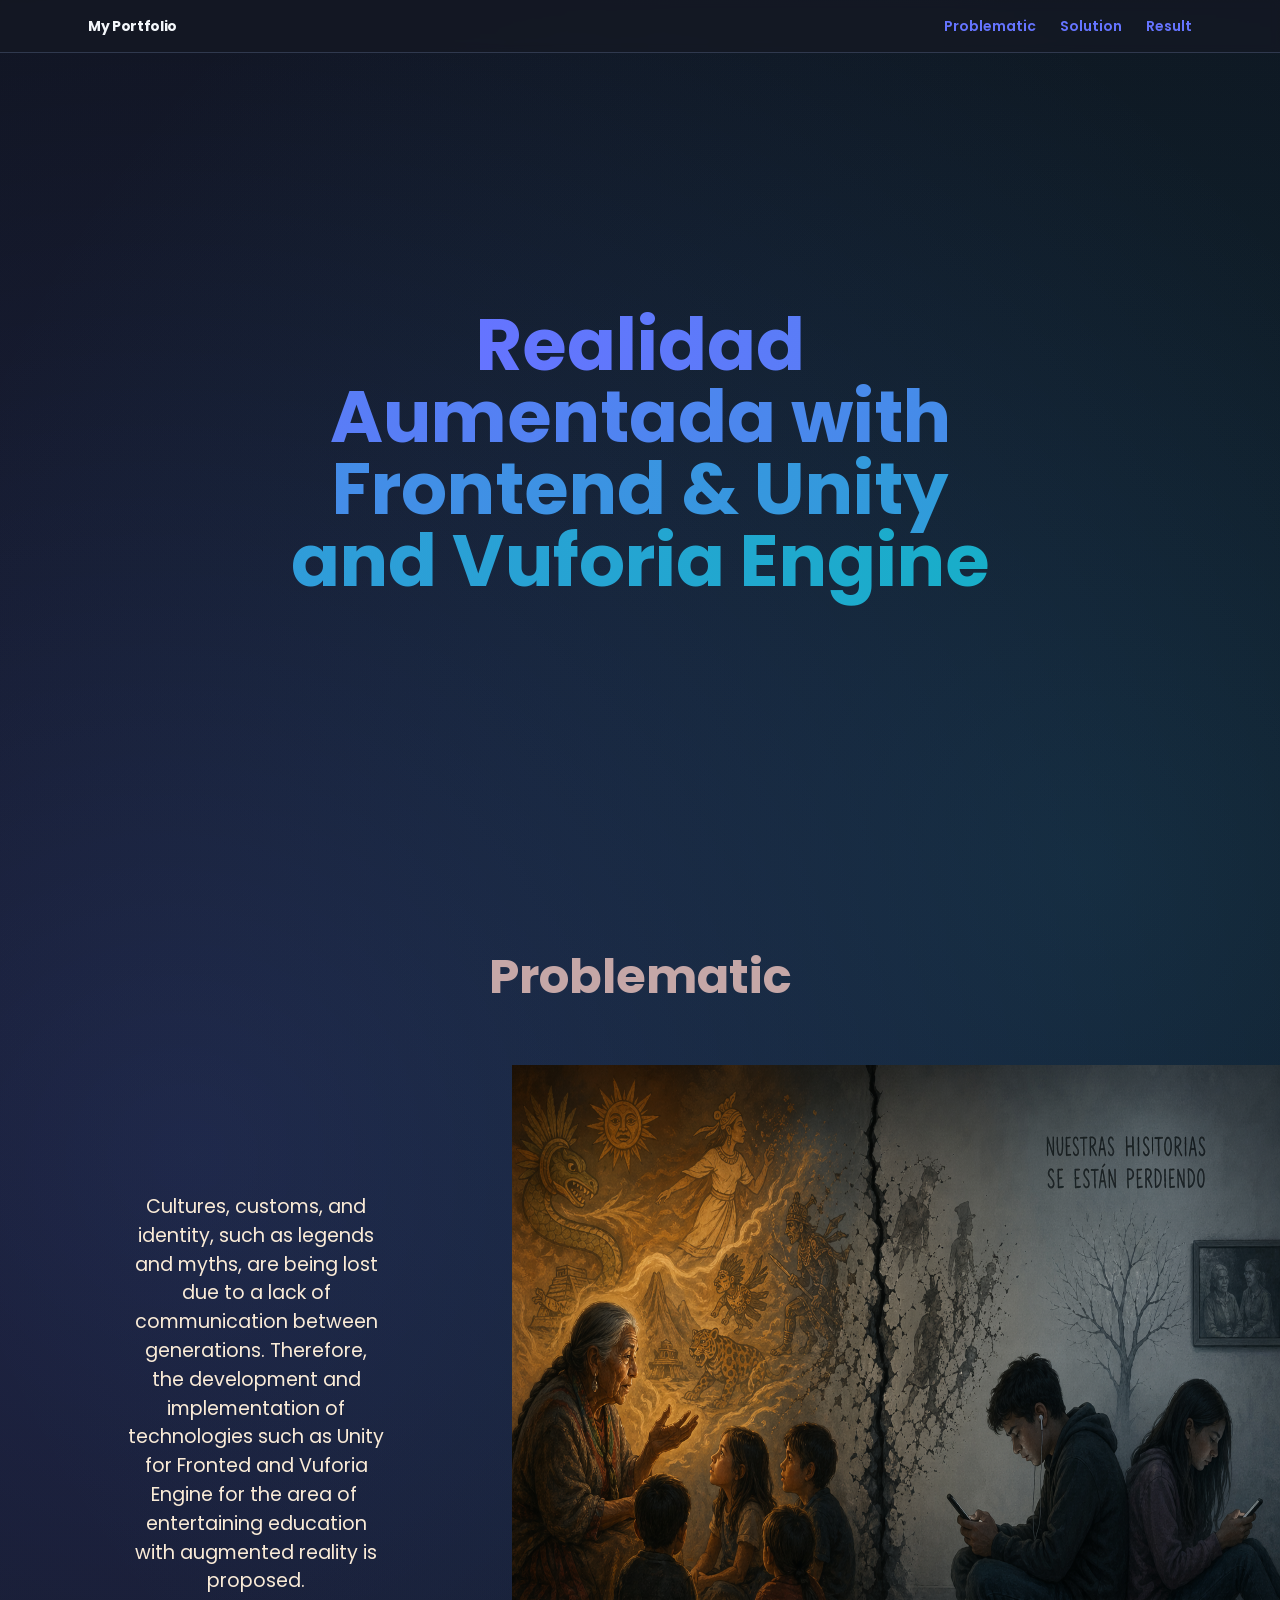
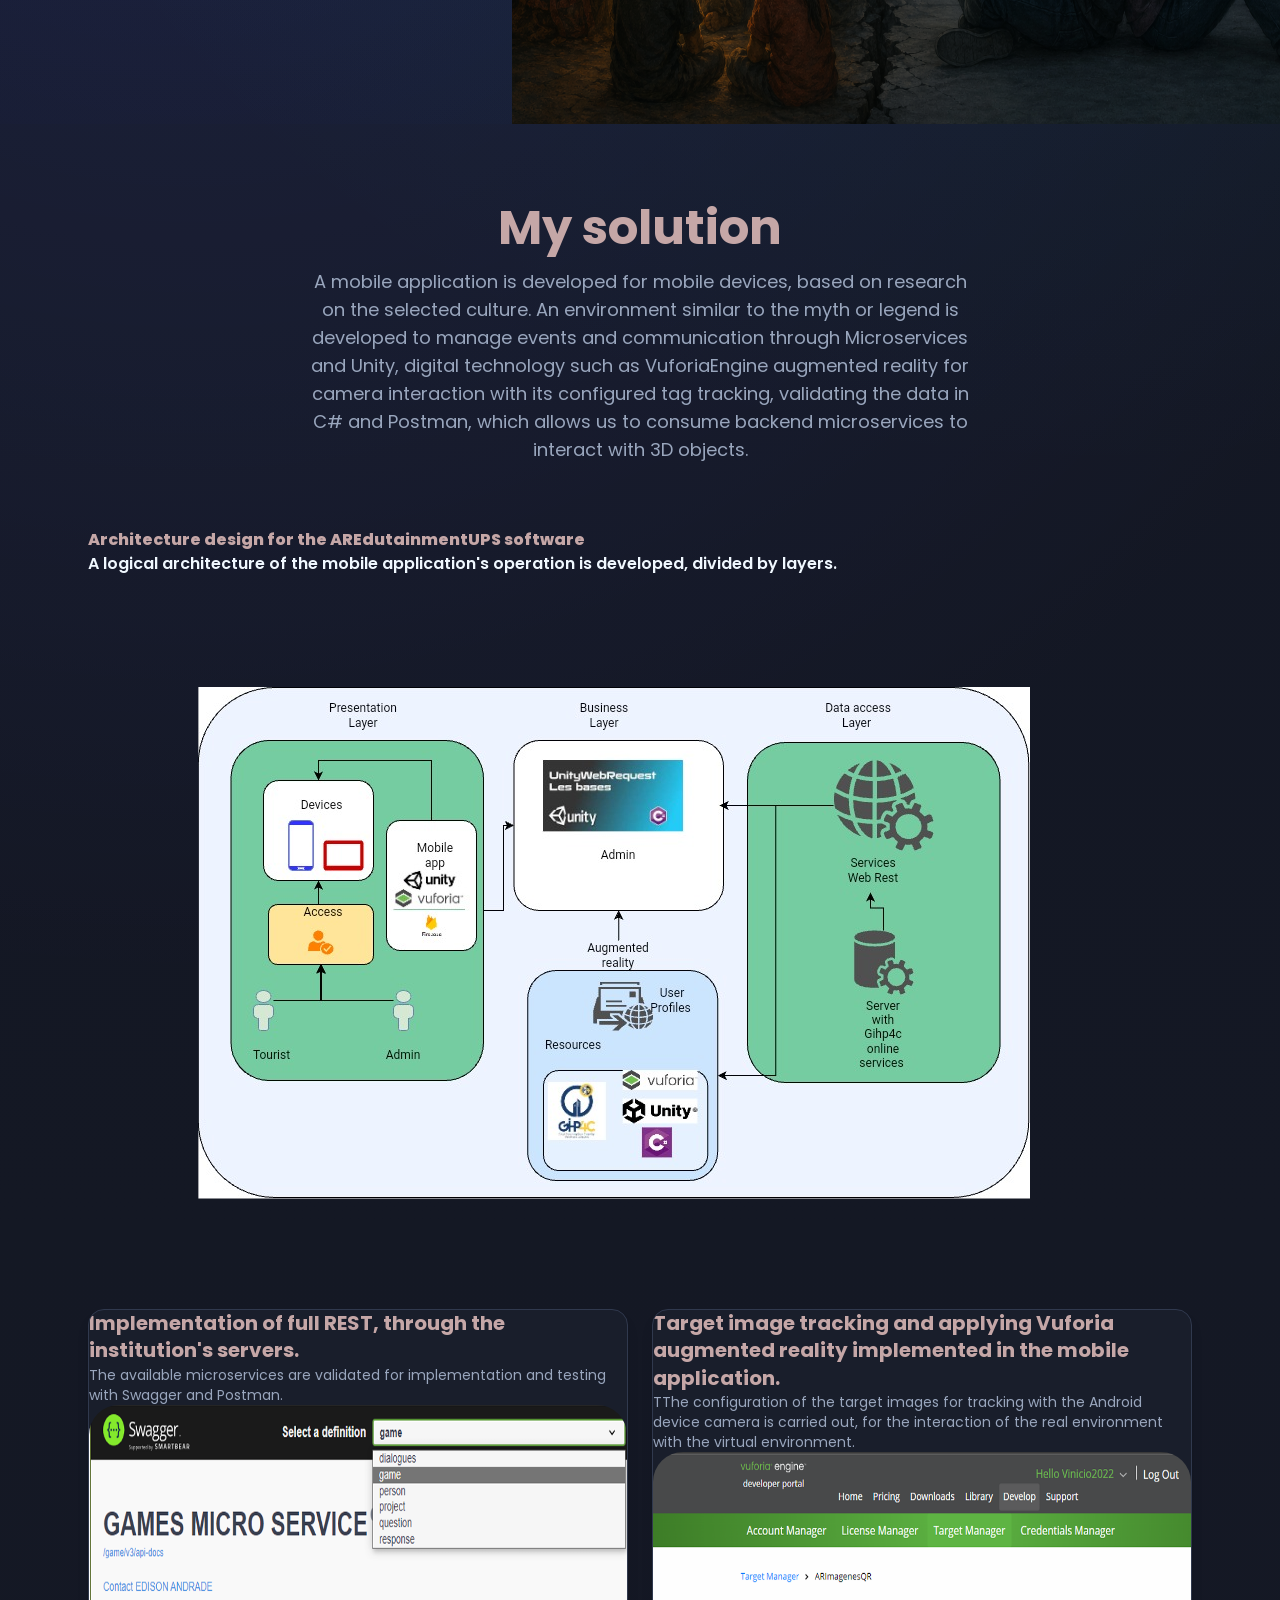
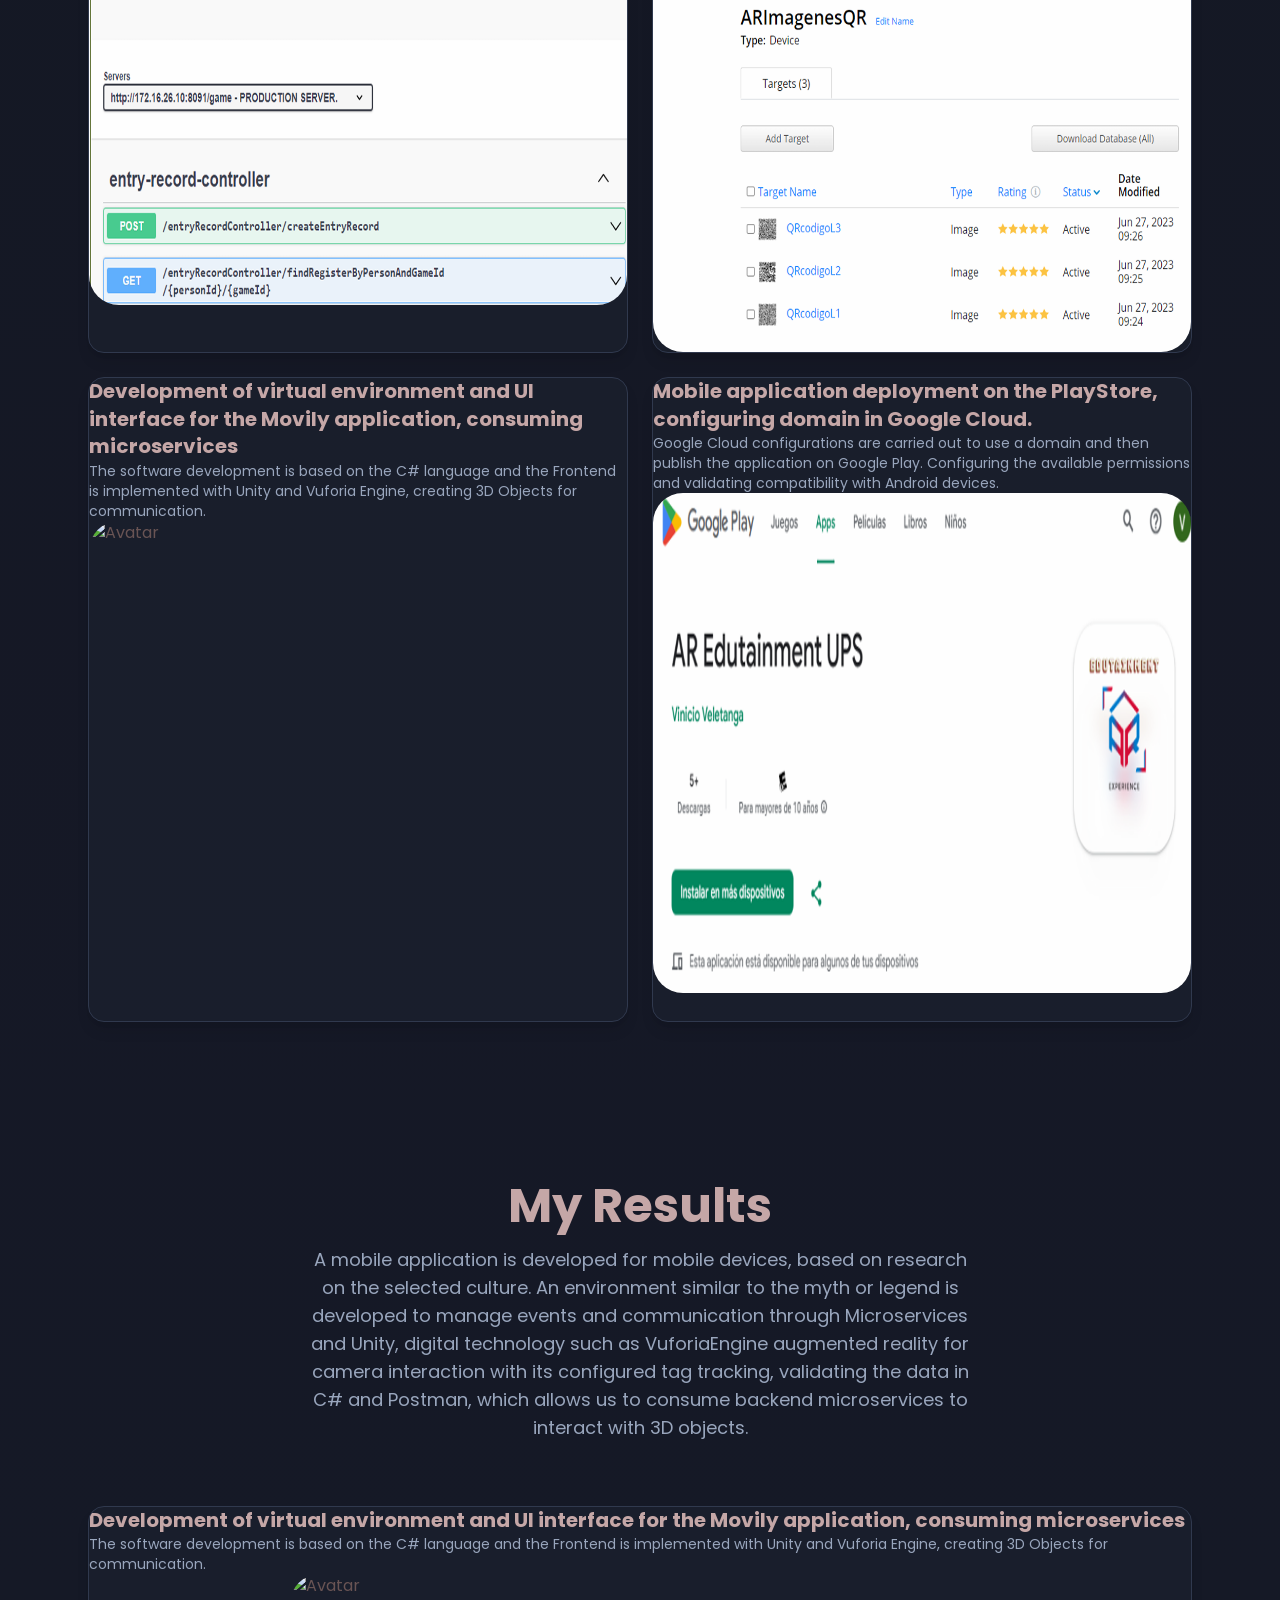
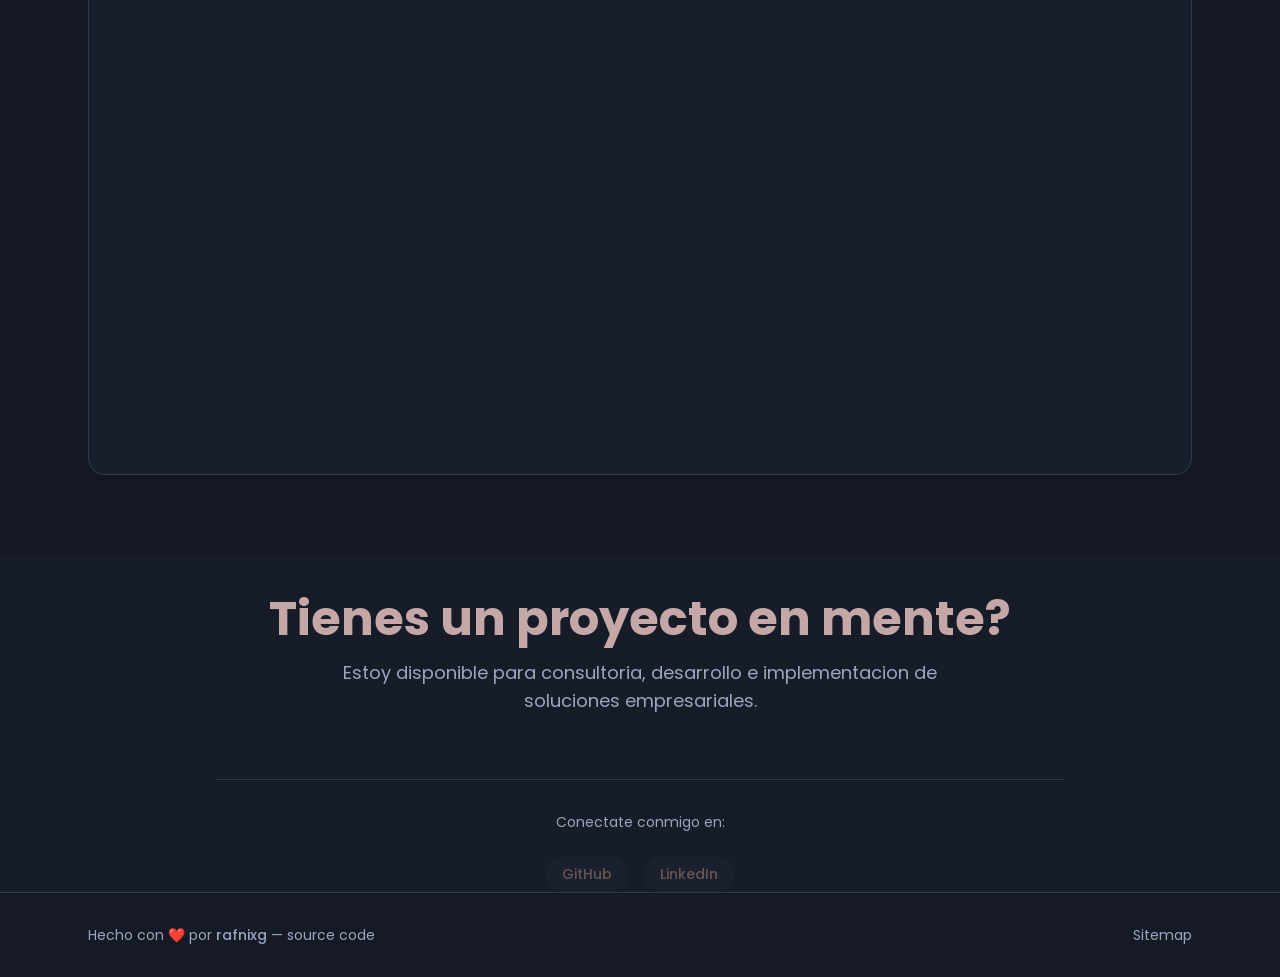
==== commit cda86882: "Se agrega mejoras en el response" ====
--- a/proyects/Proyect1/index.html
+++ b/proyects/Proyect1/index.html
@@ -42,53 +42,26 @@
 
     <site-nav></site-nav>
 
-    
-    <!-- Hero -->
-    <section class="relative flex min-h-screen items-center justify-center overflow-hidden px-4 pb-20 pt-20 md:px-6">
-      <div class="absolute inset-0 -z-10">
-        <div class="absolute left-1/4 top-0 h-96 w-96 rounded-full bg-primary/20 blur-3xl opacity-40"></div>
-        <div class="absolute bottom-0 right-1/4 h-96 w-96 rounded-full bg-secondary/20 blur-3xl opacity-40"></div>
-      </div>
 
+
+    <section class="fondoSectionAR">
+      
       <div class="container mx-auto px-4 md:px-6">
 
         <div class="mx-auto max-w-4xl space-y-8 text-center">
 
-          <div class="space-y-4">
+          <div >
             <h1 class="text-balance text-5xl font-bold leading-tight md:text-7xl">
-              <span class="text-foreground">Realidad Aumentada </span>
-              <span class="gradient-shift bg-gradient-to-r from-primary 
+              
+             <span class="gradient-shift bg-gradient-to-r from-primary 
               via-secondary to-primary bg-clip-text 
-              text-transparent">Frontend &amp; Unity and Vuforia Engine</span>
-            </h1>
-            
-            <div class="sectionPortada">
-              
-            <div class="setPort1" >
-              
-            <img  class="imgPort1" src="assets/images/video.gif" alt="Avatar"    >
-                
-            </div>
-
-             <div class="setPort2">
-              
-            <img  class="imgPort2"  src="assets/images/menuApp.png" alt="Avatar"    >
-                
-            </div>
-            
-            </div>
-               
-            
-
-             
+              text-transparent">Realidad Aumentada with Frontend &amp; Unity and Vuforia Engine</span>
+            </h1> 
           </div>
- 
- 
-
-           
         </div>
       </div>
     </section>
+     
  
     <section id="sectionProble">
       <section-header
@@ -98,7 +71,11 @@
             <div class="seccionPrese"> 
               <div class="set1Text">
                 <p >
-                  Cultures, customs, and identity, such as legends and myths, are being lost due to a lack of communication between generations. Therefore, the development and implementation of technologies such as Unity for Fronted and Vuforia Engine for the area of ​​entertaining education with augmented reality is proposed.
+                  Cultures, customs, and identity, such as legends and myths,
+                   are being lost due to a lack of communication between generations. 
+                   Therefore, the development and implementation of technologies such as
+                    Unity for Fronted and Vuforia Engine for the area of ​​entertaining education 
+                    with augmented reality is proposed.
                 </p>  
               </div> 
                
@@ -123,38 +100,45 @@
         ></section-header>
 
  
+         <div>
+            <h2>
+              Architecture design for the AREdutainmentUPS software
+            </h2>
+            <h3 style="color: aliceblue;">
+              A logical architecture of the mobile application's operation is developed, divided by layers.
+            </h3> 
+              <img class="imgCentral" src="assets/images/Sprints-Arquitectura.jpg" alt=""> 
+          </div>
+
         <div class="grid grid-cols-4 gap-6 md:grid-cols-2">
            
+
+
            <project-card
-            name="Architecture design for the AREdutainmentUPS software"
-            description="A logical architecture of the mobile application's operation is developed, divided by layers"
-            image="assets/images/Sprints-Arquitectura.jpg" 
-          style="height: 600px;  width:800px; " class="CardService"> </project-card>
-            
-          <div><h1></h1></div>
-           <project-card
-            name="Development of virtual environment and UI interface for the Movily application, consuming microservices"
-            description="The software development is based on the C# language and the Frontend is implemented with Unity and Vuforia Engine, creating 3D Objects for communication."
-            image="assets/images/SegundoCorte.gif" 
-          > </project-card>
-          
-           <project-card
-            name="Femtobot - AI Agent Educativo"
-            description="Plantilla mínima para agentes conversacionales en
-             Python (inspirado en 'nanobot')."
+            name="Implementation of full REST, through the institution's servers."
+            description="The available microservices are validated for implementation and testing with Swagger and Postman."
             image="assets/images/SwaggerServices.png" 
             
             > </project-card> 
  
+            
+           <project-card
+            name="Target image tracking and applying Vuforia augmented reality implemented in the mobile application."
+            description="TThe configuration of the target images for tracking with the Android device camera is carried out, for the interaction of the real environment with the virtual environment."
+            image="assets/images/ImagenesVuforiatarg.png" 
+          > </project-card> 
+          
            <project-card
             name="Development of virtual environment and UI interface for the Movily application, consuming microservices"
             description="The software development is based on the C# language and the Frontend is implemented with Unity and Vuforia Engine, creating 3D Objects for communication."
-            image="assets/images/ImagenesVuforiatarg.png" 
-          > </project-card> 
+            image="assets/images/video.gif" 
+          > </project-card>
+          
 
            <project-card
-            name="Development of virtual environment and UI interface for the Movily application, consuming microservices"
-            description="The software development is based on the C# language and the Frontend is implemented with Unity and Vuforia Engine, creating 3D Objects for communication."
+            name="Mobile application deployment on the PlayStore, configuring domain in Google Cloud."
+            description="Google Cloud configurations are carried out to use a domain and then publish the application on Google Play.
+             Configuring the available permissions and validating compatibility with Android devices."
             image="assets/images/playstore.png" 
           > </project-card>
 
@@ -171,11 +155,11 @@
           sub="A mobile application is developed for mobile devices, based on research on the selected culture. An environment similar to the myth or legend is developed to manage events and communication through Microservices and Unity, digital technology such as VuforiaEngine augmented reality for camera interaction with its configured tag tracking, validating the data in C# and Postman, which allows us to consume backend microservices to interact with 3D objects."
         ></section-header>
         
+        
           <project-card 
             name="Development of virtual environment and UI interface for the Movily application, consuming microservices"
             description="The software development is based on the C# language and the Frontend is implemented with Unity and Vuforia Engine, creating 3D Objects for communication."
-            image="assets/images/finalGame.gif" 
-            style="height: 600px;  width:800px; "
+            image="assets/images/finalGame.gif"  
           > </project-card>
 
 
--- a/proyects/Proyect1/assets/css/style.css
+++ b/proyects/Proyect1/assets/css/style.css
@@ -7,6 +7,39 @@
   font-stretch: 75% 125%;
 }
 
+.fondoSectionAR{ 
+  
+background-image: url("../images/SegundoCorte.gif"); 
+background-repeat: no-repeat;
+background-size: cover;   
+height: 900px;
+padding: 20%; 
+justify-content: center;
+
+} 
+@media screen and (max-width:700px){
+   .fondoSection1{
+    flex-direction: column;
+   } 
+}
+
+.fondoSection1{ 
+  
+background-image: url("../images/logoproyect3.png"); 
+background-repeat: no-repeat;
+background-size: cover;   
+
+}
+
+.fondoProblemGeo{
+background-image: url("../images/problematicaArcMap.png"); 
+background-repeat: no-repeat;
+background-size: cover;
+height: 400px;
+padding: 10px; 
+  
+
+}
 body {
   overflow-x: hidden;
 }
@@ -25,6 +58,10 @@
   text-align: center;
   transition: transform 0.6s;
   transform-style:preserve-3d;
+  display: flex;
+  height: 50%;
+  width: 80%;
+  flex: 20%;
 }
 .card-flip:hover .card-flip-iner{
   transform: rotateY(180deg);
@@ -32,12 +69,19 @@
 
 .card-flip-front, .card-flip-back{
   -webkit-backface-visibility: hidden;
-  backface-visibility: hidden;
+  backface-visibility: hidden; 
+  display: flex;
+  flex-wrap: wrap;  
+  
+  width: 100%;
+  height: 30%;   
+  padding: 10%;
 }
  
 
 .card-flip-back{
   position: absolute;
+  
   top: 0; 
   width: 100%;
   height: 30%; 
@@ -90,7 +134,58 @@
   float: right; 
   display: flex;
   
-}
+  
+}
+.imgCentral{ 
+  border-radius: 30px;  
+  flex: 40%;    
+  padding: 10%;
+  
+  
+}
+.imgCentralR3{ 
+  border-radius: 30px;  
+  flex: 20%;     
+  display: flex;
+  width: auto;
+  
+  
+}
+
+.imgTareasGeo{ 
+  border-radius: 30px;   
+  float: right; 
+  width: 900px;
+  height: 500px;
+  background-repeat: no-repeat;
+background-size: cover;
+text-align: center;
+
+  
+  
+}
+.seccionPresP3{
+   display: flex;
+  gap: 20px;
+  flex-wrap: wrap;
+}
+.set1TextPres:nth-child(2) {
+  flex-grow: 1;
+   color: antiquewhite;  
+  flex: 20%; 
+  padding: 10%;
+  text-align: center;   
+  font-size: 120%;
+}
+
+.imgArcgisPro{ 
+  border-radius: 30px;  
+  flex: 40%;   
+  float: right; 
+  display: flex;
+  
+}
+
 .imgPrese:hover{ 
   border-radius: 30px;  
   flex: 60%;   
@@ -145,6 +240,13 @@
   gap: 1rem;
   color: rgb(var(--muted-foreground));
   font-size: 0.875rem;
+
+}
+.CardService{
+  flex: 20%;
+  display: flex;
+  
+  align-items: center;
 }
 
 .article-meta-item {
@@ -168,8 +270,8 @@
   transition: color 180ms ease;
 }
 
-@media (max-width: 640px) {
-  .article-card {
+@media (max-width: 350px) {
+  .article-card , .CardService{
     padding: 1.25rem;
   }
 }
--- a/proyects/Proyect1/assets/css/main.css
+++ b/proyects/Proyect1/assets/css/main.css
@@ -818,7 +818,7 @@
 
 .timeline-content .title {
   font-weight: 500;
-  color: #b1b1b1;
+  color: #fffefe;
   font-size: 20px;
   line-height: 30px;
   margin-bottom: 5px;
@@ -827,9 +827,9 @@
 .timeline-content .birth::before {
   content: "\f1fd";
   position: relative;
-  color: #c5a7a7;
+  color: #ffffff;
   margin-right: 5px;
-  -webkit-text-stroke: 1px #d39c68;
+  -webkit-text-stroke: 1px #e8e7e5;
   font-family: "Font Awesome 5 Free";
   font-weight: 800;
 }
@@ -837,15 +837,64 @@
 .timeline-content .education::before {
   content: "\f19d";
   position: relative;
-  color: #c5a7a7;
+  color: #fdfdfd;
   margin-right: 5px;
-  -webkit-text-stroke: 1px #d39c68;
+  -webkit-text-stroke: 1px #ffffff;
   font-family: "Font Awesome 5 Free";
   font-weight: 800;
 }
 
-.timeline-content .school::before {
+.school::before {
   content: "\e56b";
+  position: relative;
+  color: #f6f6f6;
+  -webkit-text-stroke: 1px #ffffff;
+  margin-right: 5px;
+  font-family: "Font Awesome 5 Free";
+  font-weight: 800;
+}
+
+.timeline-content .job::before {
+  content: "\f0b1";
+  position: relative;
+  color: #ffffff;
+  margin-right: 5px;
+  -webkit-text-stroke: 1px #f1ede9;
+  font-family: "Font Awesome 5 Free";
+  font-weight: 800;
+}
+
+.timeline-content .company::before {
+  content: "\f1ad";
+  position: relative;
+  color: #ffffff;
+  -webkit-text-stroke: 1px #fdfdfd;
+  margin-right: 5px;
+  font-family: "Font Awesome 5 Free";
+  font-weight: 800;
+}
+
+.timeline-content .sub-title {
+  font-size: 16px;
+  font-weight: normal;
+  color: #fffdfd;
+  background-color: #ffffff;
+  margin-bottom: 10px;
+}
+
+.timeline-content .description  {
+  content: "\f1ad";
+  position: relative;
+  color: #eeecec;
+  -webkit-text-stroke: 1px #fdfdfd;
+  margin-right: 5px;
+  font-family: "Font Awesome 5 Free";
+  font-weight: 800;
+} 
+ 
+
+.timeline-content .globe::before {
+  content: "\f57e";
   position: relative;
   color: #c5a7a7;
   -webkit-text-stroke: 1px #d39c68;
@@ -854,56 +903,16 @@
   font-weight: 800;
 }
 
-.timeline-content .job::before {
-  content: "\f0b1";
-  position: relative;
-  color: #c5a7a7;
-  margin-right: 5px;
-  -webkit-text-stroke: 1px #d39c68;
-  font-family: "Font Awesome 5 Free";
-  font-weight: 800;
-}
-
-.timeline-content .company::before {
-  content: "\f1ad";
-  position: relative;
-  color: #c5a7a7;
-  -webkit-text-stroke: 1px #d39c68;
-  margin-right: 5px;
-  font-family: "Font Awesome 5 Free";
-  font-weight: 800;
-}
-
-.timeline-content .sub-title {
-  font-size: 16px;
-  font-weight: normal;
-  color: #b1b1b1;
-  margin-bottom: 10px;
-}
-
-.timeline-content .description {
-  color: #6e6e6e;
-}
-
-.timeline-content .globe::before {
-  content: "\f57e";
-  position: relative;
-  color: #c5a7a7;
-  -webkit-text-stroke: 1px #d39c68;
-  margin-right: 5px;
-  font-family: "Font Awesome 5 Free";
-  font-weight: 800;
-}
-
 .timeline-content p {
   font-size: 16px;
+  color: #eeecec;
   font-family: "Lato", sans-serif;
   font-weight: 300;
 }
 
 .timeline-content .date {
   font-size: 12px;
-  color: #6e6e6e;
+  color: #ffffff;
   font-weight: 600;
   margin-bottom: 10px;
   letter-spacing: 2px;
@@ -912,8 +921,8 @@
 .timeline-content .date::before {
   content: "\f783";
   position: relative;
-  color: #d39c6850;
-  -webkit-text-stroke: 1px #d39c68;
+  color: #ffffff50;
+  -webkit-text-stroke: 1px #ffffff;
   margin-right: 5px;
   font-family: "Font Awesome 5 Free";
   font-weight: 800;
@@ -1527,7 +1536,7 @@
   }
 
   .timeline ul li:hover::before {
-    background-color: #d39c68;
+    background-color: #fcfcfc;
     scale: 120%;
   }
 
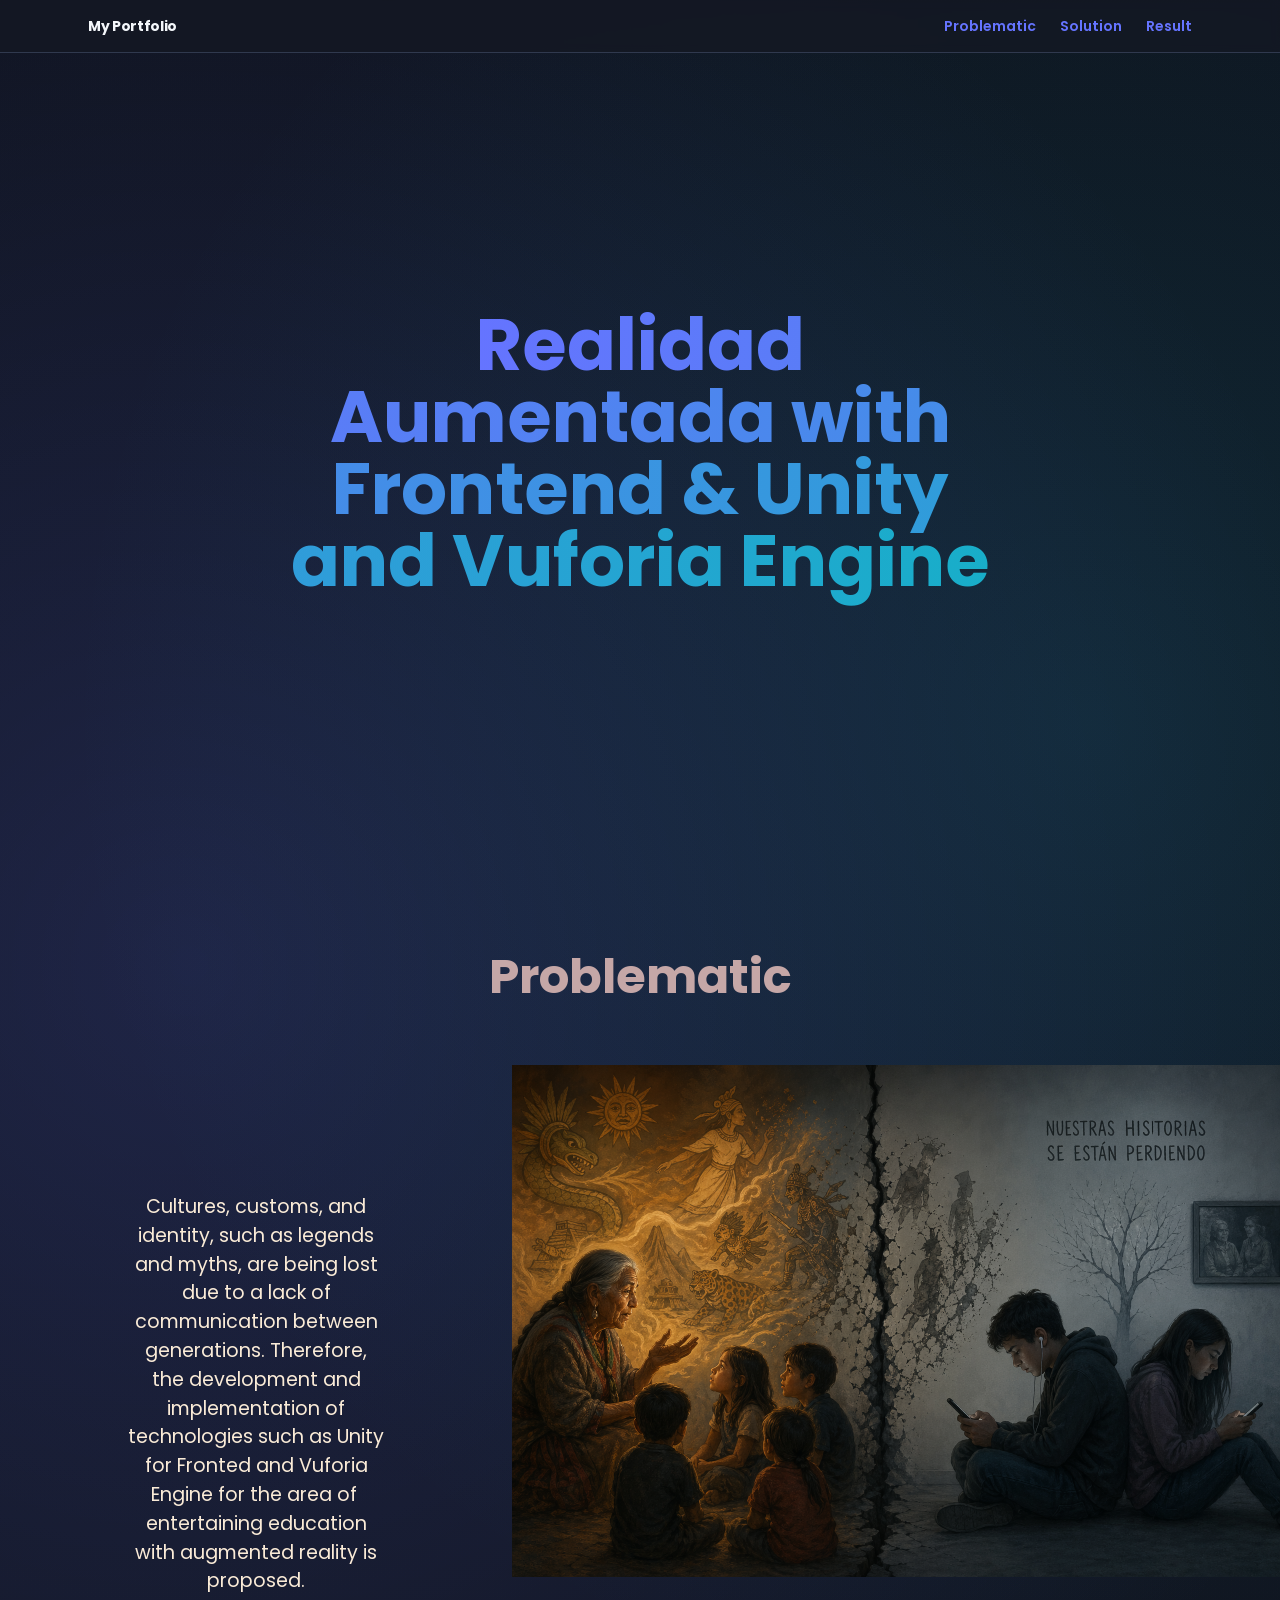
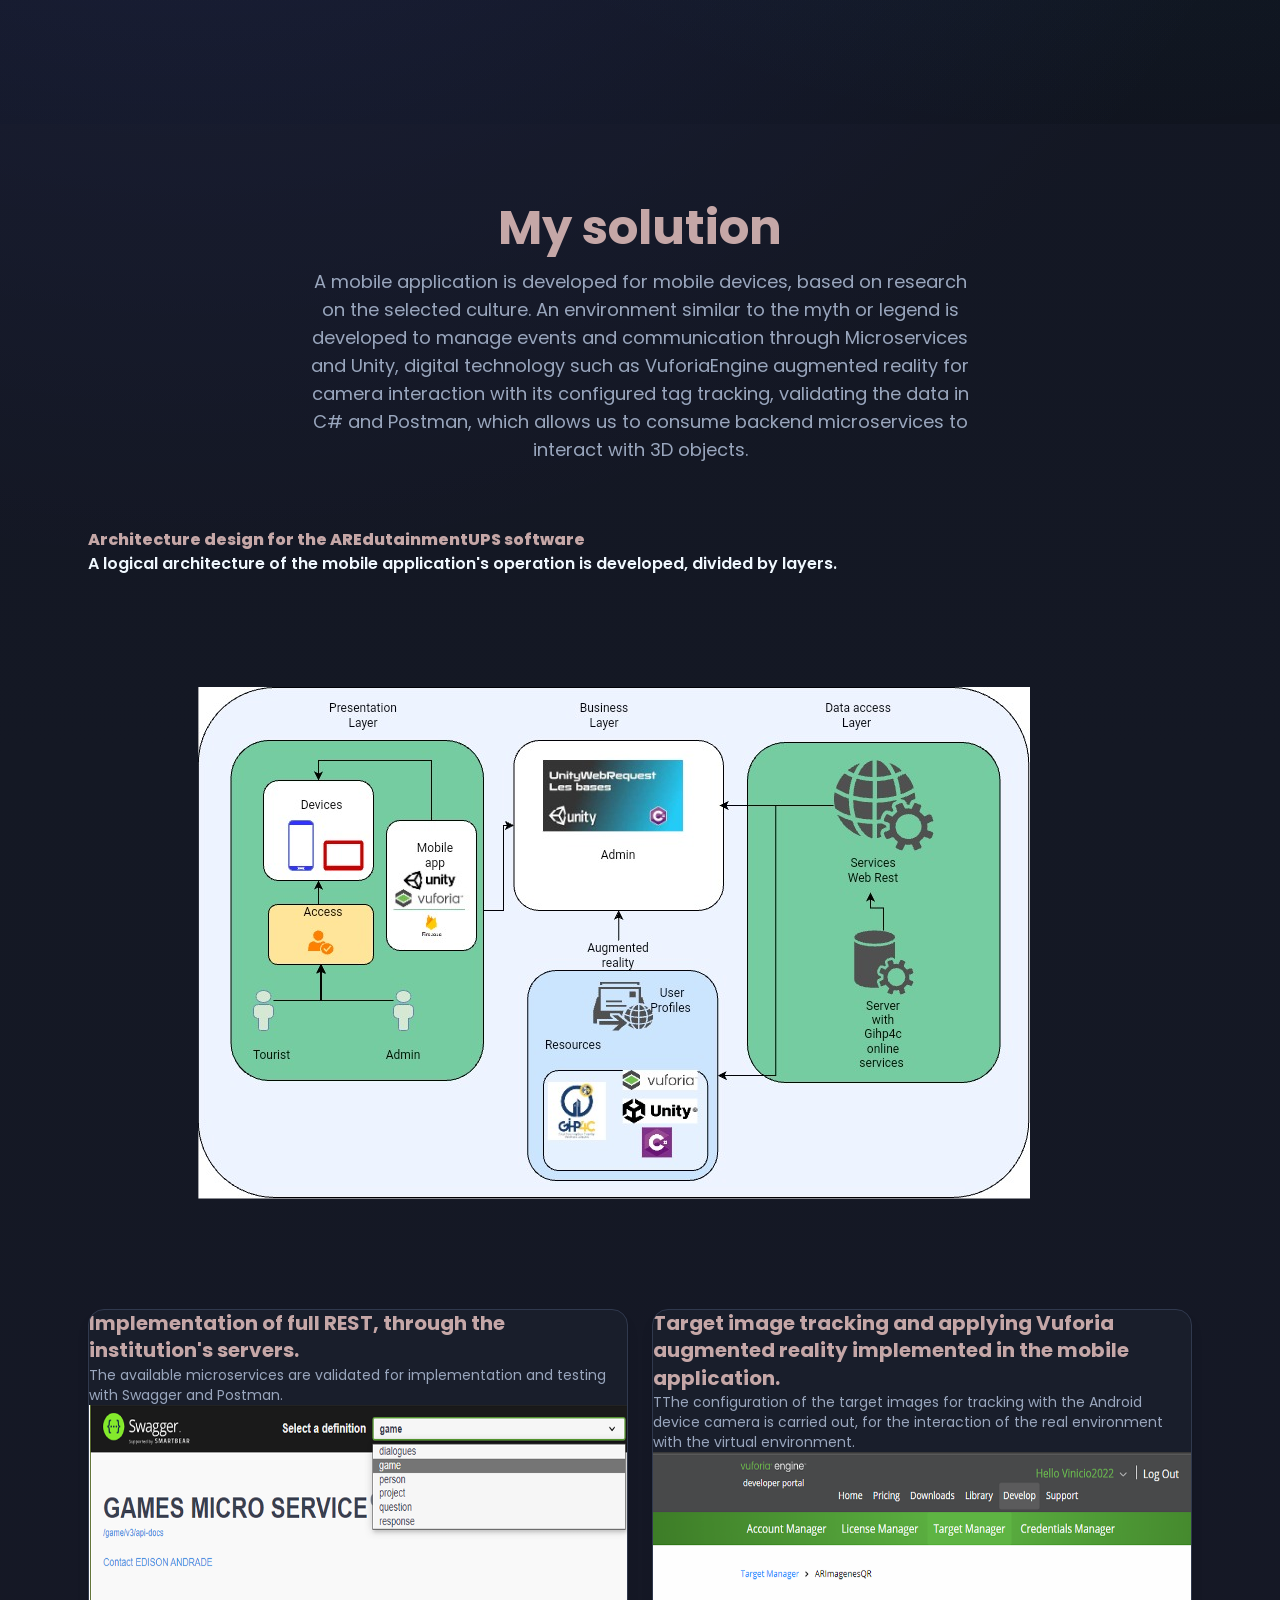
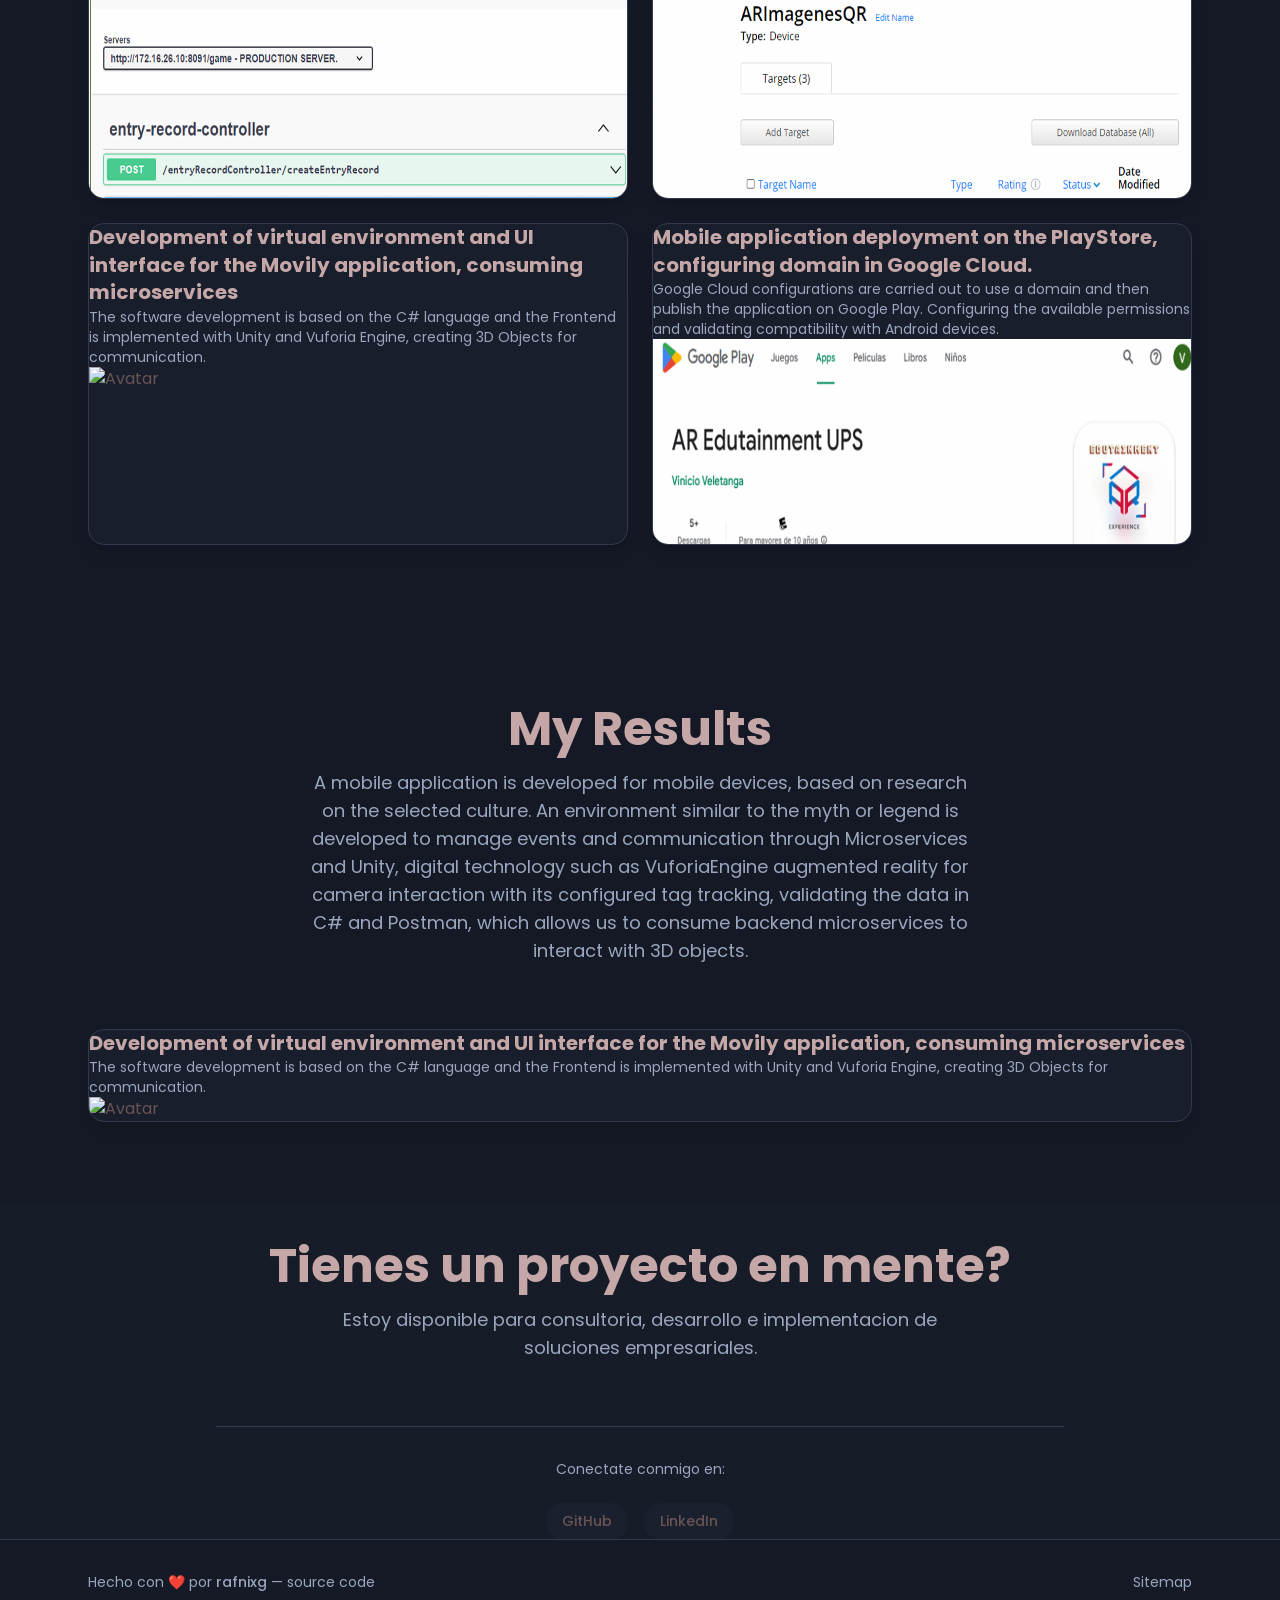
==== commit 80fa21ac: "Modificacion de componentes" ====
--- a/proyects/Proyect1/index.html
+++ b/proyects/Proyect1/index.html
@@ -44,7 +44,7 @@
 
 
 
-    <section class="fondoSectionAR">
+    <section class="fondoSectionAR" style="background-size: contain;  ">
       
       <div class="container mx-auto px-4 md:px-6">
 
--- a/proyects/Proyect1/assets/css/style.css
+++ b/proyects/Proyect1/assets/css/style.css
@@ -13,13 +13,21 @@
 background-repeat: no-repeat;
 background-size: cover;   
 height: 900px;
-padding: 20%; 
-justify-content: center;
+padding: 20%;  
+width: auto; 
+flex: 10%;
 
 } 
 @media screen and (max-width:700px){
    .fondoSection1{
     flex-direction: column;
+   } 
+}
+@media screen and (max-width:500px){
+   .fondoSectionAR{
+    background-size: contain;  
+    height: 400px;
+padding: 10px; 
    } 
 }
 
@@ -59,15 +67,23 @@
   transition: transform 0.6s;
   transform-style:preserve-3d;
   display: flex;
-  height: 50%;
-  width: 80%;
-  flex: 20%;
+  height: 500px;
+  width: auto;
+  flex: 20%; 
 }
 .card-flip:hover .card-flip-iner{
   transform: rotateY(180deg);
+  
+  width: 100%;
+  height: 500px;   
+  padding: 10%;
+  
+  transform-style:preserve-3d;
 }
 
 .card-flip-front, .card-flip-back{
+  
+  transform-style:preserve-3d;
   -webkit-backface-visibility: hidden;
   backface-visibility: hidden; 
   display: flex;
@@ -80,12 +96,14 @@
  
 
 .card-flip-back{
-  position: absolute;
-  
+  position: absolute; 
   top: 0; 
   width: 100%;
-  height: 30%; 
+  height: auto;  
+  display: flex; 
+  flex: 20%;
   transform: rotateY(180deg); 
+
 }
 
 .article-card {
@@ -131,8 +149,7 @@
 .imgPrese{ 
   border-radius: 30px;  
   flex: 40%;   
-  float: right; 
-  display: flex;
+  
   
   
 }
@@ -187,10 +204,8 @@
 }
 
 .imgPrese:hover{ 
-  border-radius: 30px;  
-  flex: 60%;   
-  float: right;  
-  display: flex;
+  border-radius: 30px;   
+  float: right;   
   
 }
 
